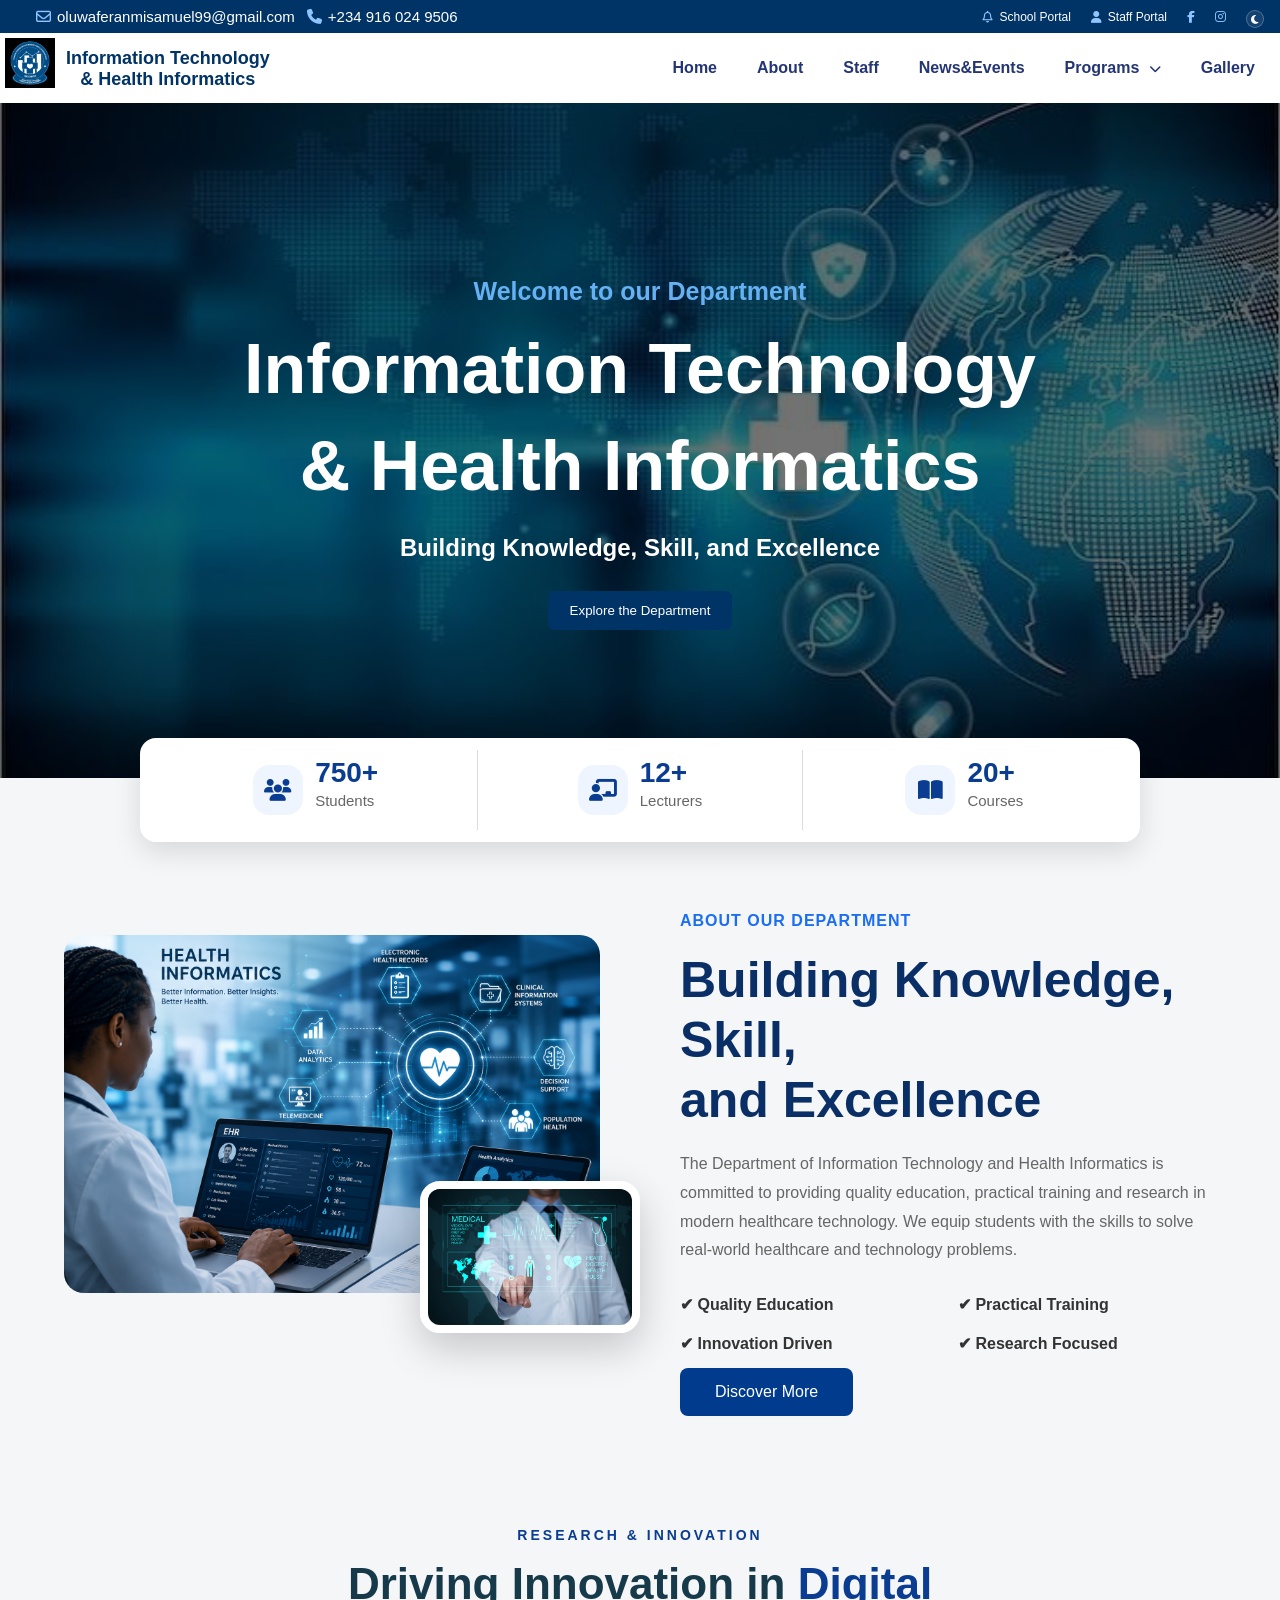
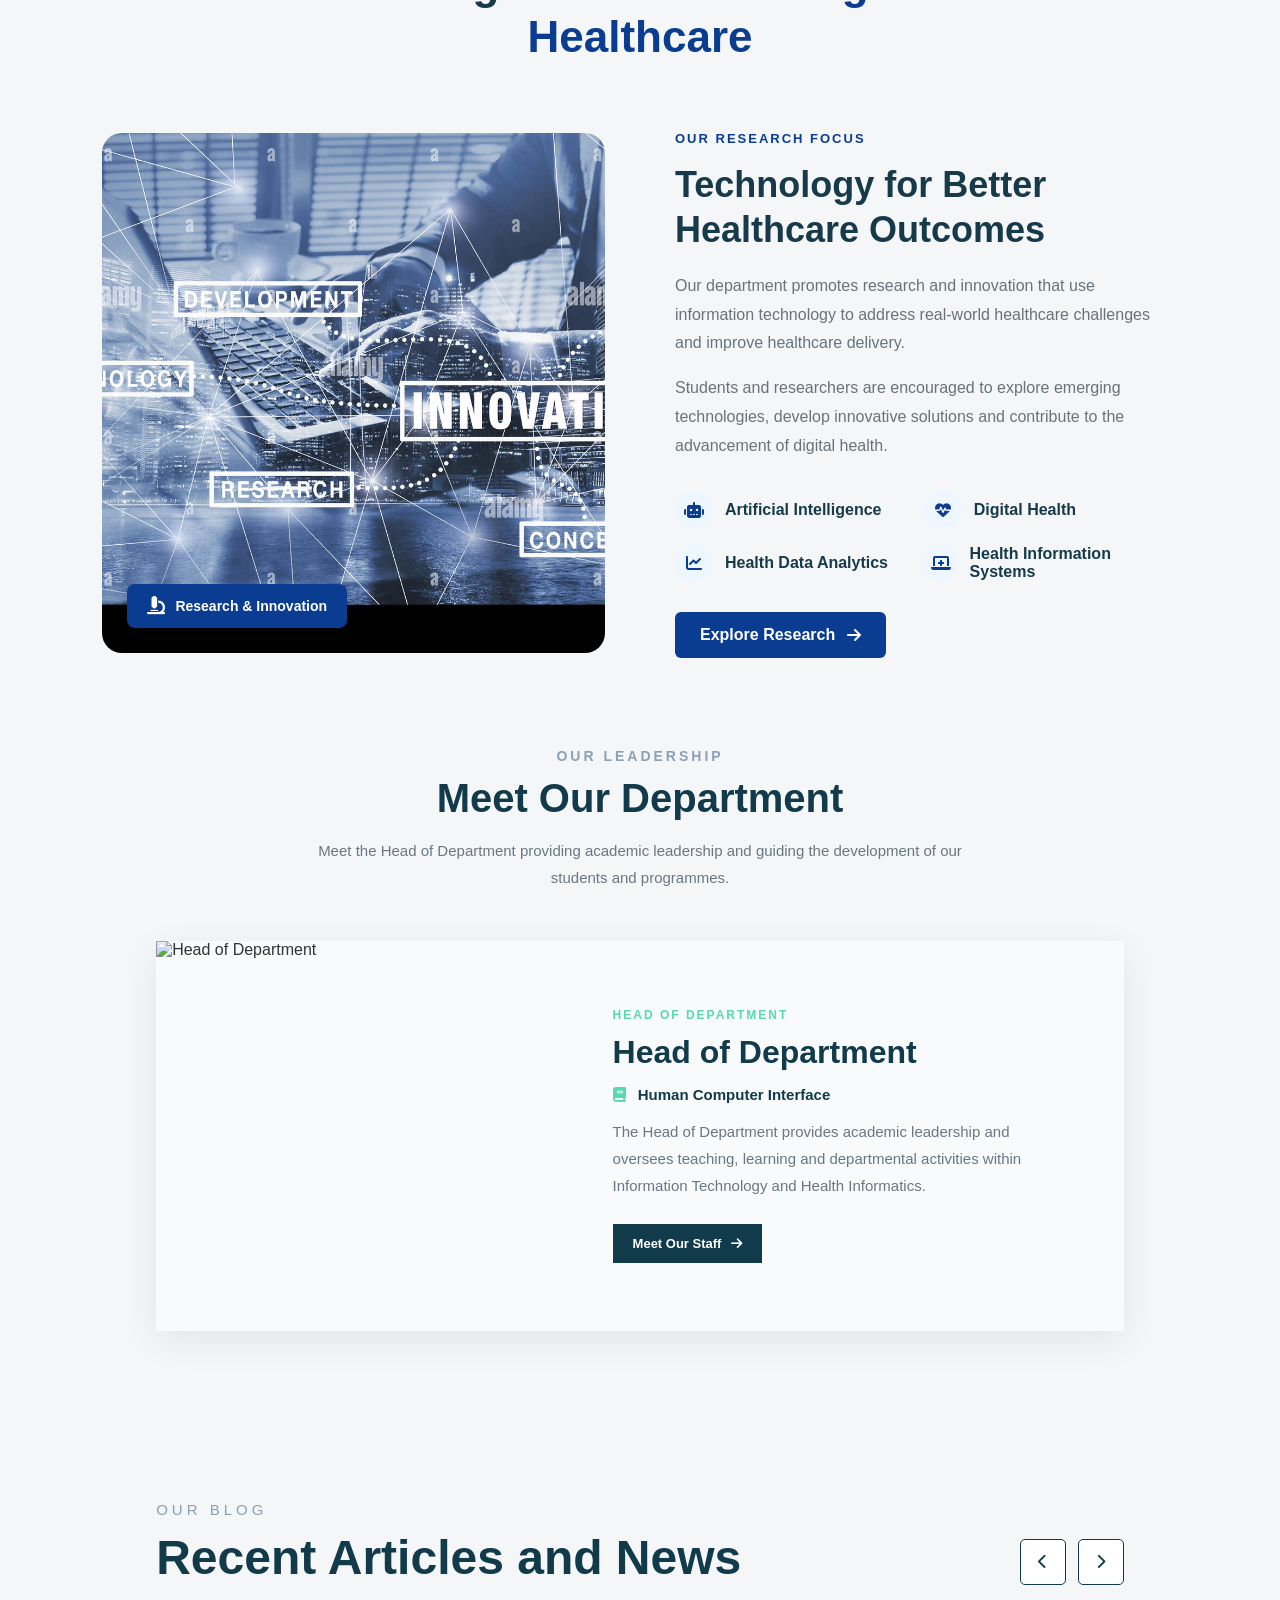
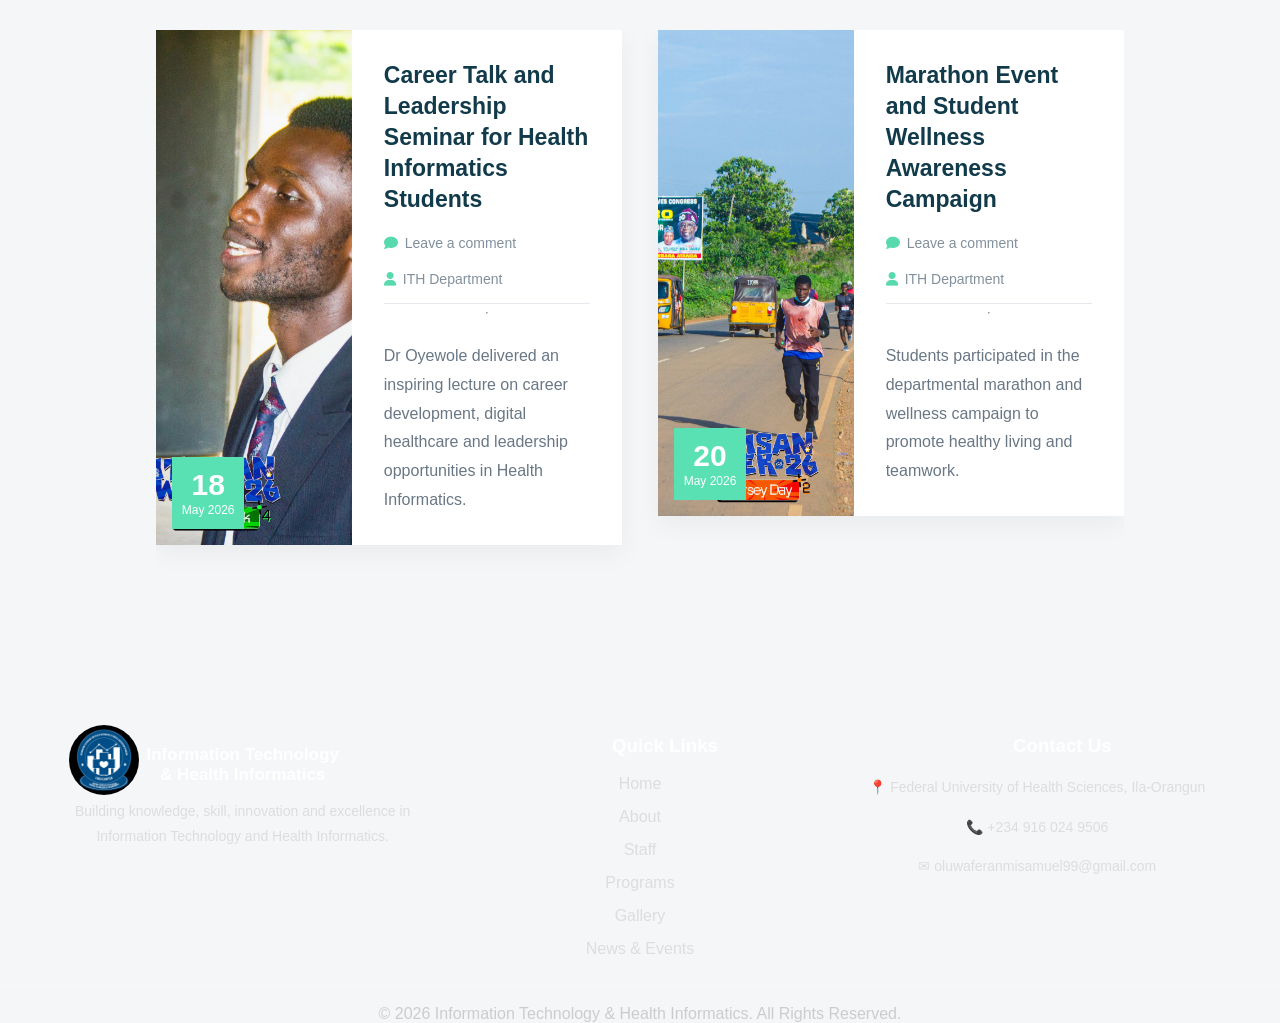
==== index.html @ 82abf234 "Initial commit" ====
<!DOCTYPE html>
<html lang="en">
<head>
    <meta charset="UTF-8">
    <meta name="viewport" content="width=device-width, initial-scale=1.0">
    <title>Document</title>
    <link rel="stylesheet" href="https://cdnjs.cloudflare.com/ajax/libs/font-awesome/6.5.2/css/all.min.css">
    <link rel="stylesheet" href="style.css">
    <link rel="stylesheet" href="https://unpkg.com/aos@2.3.4/dist/aos.css">
</head>
<body>
  <header class="top-header">
    <div class="left">
        <ul>
          <li><a href="#"><i class="fa-regular fa-envelope"></i> oluwaferanmisamuel99@gmail.com</a></li>
          <li><a href="#"><i class="fa-solid fa-phone"></i> +234 916 024 9506</a></li>
        </ul>
    </div>

    <ul class="right">
        <li><a href="#"><i class="fa-regular fa-bell"></i>School Portal</a></li>
        <li><a href="#"><i class="fa-solid fa-user"></i>Staff Portal</a></li>
        <li><a href="#"><i class="fa-brands fa-facebook-f"></i></a></li>
        <li><a href="#"><i class="fa-brands fa-instagram"></i></a></li>
        <li><button class="theme-toggle" type="button" aria-label="Toggle dark mode"><i class="fa-solid fa-moon"></i></button></li>
    </ul>
</header>

<header>
    <div class="logo">
        <img src="ITH.jpeg" alt="Department Logo">
       <h1 data-aos="fade-right" data-aos-delay="50"> Information Technology <br>
        &amp; Health Informatics</h1>
    </div>

    <div class="menu-toggle" id="menu-toggle">
        ☰
    </div>

    <nav data-aos="fade-down" data-aos-delay="50">
        <ul>
            <li><a href="index.html">Home</a></li>
            <li><a href="#about">About</a></li>
            <li><a href="#staff">Staff</a></li>
            <li><a href="#news">News&Events</a></li>
            <li class="dropdown">
              <a href="#">Programs <i class="fa-solid fa-chevron-down"></i></a>
                <ul class="dropdown-content">
                    <li><a href="#">B.Sc Information Technology</a></li>
                    <li><a href="#">B.Sc Health Informatics</a></li>
                    <li><a href="#">ND Programme</a></li>
                    <li><a href="#">HND Programme</a></li>
                    <li><a href="#">Professional Certifications</a></li>
                </ul>
            </li>
            <li><a href="gallery.html">Gallery</a></li>
        </ul>    
    </nav>
</header>

    <main>
 <section class ="hero">
      <div class="hero-content">
      <h3>Welcome to our Department</h3>
     <h1 data-aos="slide-right" data-aos-delay="200">Information Technology</h1>
      <h1 data-aos="slide-right" data-aos-delay="800">& Health Informatics</h1>
    <h2 data-aos="slide-right" data-aos-delay="1400"> Building Knowledge, Skill, and Excellence</h2>
    </div>

    <button>
      <div class="hero-btn" data-aos="zoom-in" data-aos-delay="600">
      <a href="about.html">Explore the Department</a>
      </div>
    </button>
  </section>

<section class="statistics">

    <div class="stat-box">

        <div class="stat">
            <div class="icon">
                <i class="fa-solid fa-users"></i>
            </div>

            <div class="text">
                <h2 class="counter" data-target="750">750+</h2>
                <p>Students</p>
            </div>
        </div>

        <div class="divider"></div>

        <div class="stat">
            <div class="icon">
                <i class="fa-solid fa-chalkboard-user"></i>
            </div>

            <div class="text">
                <h2 class="counter" data-target="12">12+</h2>
                <p>Lecturers</p>
            </div>
        </div>

        <div class="divider"></div>

        <div class="stat">
            <div class="icon">
                <i class="fa-solid fa-book-open"></i>
            </div>

            <div class="text">
                <h2 class="counter" data-target="40">20+</h2>
                <p>Courses</p>
            </div>
        </div>
            </div>
        </div>
    </div>
</section>

<section id="about" class="about">

    <!-- LEFT -->
    <div class="about-image">
        <img src="informatics.png" class="main-image">
        <img src="HCIT.jpg" class="small-image">
    </div>

    <!-- RIGHT -->
    <div class="about-content">
        <span>ABOUT OUR DEPARTMENT</span>
        <h2>
            Building Knowledge, Skill,<br>
            and Excellence
        </h2>
        <p>
            The Department of Information Technology and Health
            Informatics is committed to providing quality education,
            practical training and research in modern healthcare
            technology.
        
            We equip students with the skills to solve real-world
            healthcare and technology problems.
        </p>

        <div class="features">
            <div>✔ Quality Education</div>
            <div>✔ Practical Training</div>
            <div>✔ Innovation Driven</div>
            <div>✔ Research Focused</div>
        </div>

        <div class="about-btn">
            <a href="about.html">Discover More</a>
        </div>
    </div>
</section>



<!-- =========================
     RESEARCH & INNOVATION
========================= -->

<section class="research-section" id="research">

    <div class="research-container">

        <!-- Section Heading -->
        <div class="research-heading">
            <span>RESEARCH & INNOVATION</span>

            <h2>
                Driving Innovation in
                <strong>Digital Healthcare</strong>
            </h2>
        </div>


        <!-- Main Research Area -->
        <div class="research-main">

            <!-- Image -->
            <div class="research-image">

                <img
                    src="innovation.jpg"
                    alt="Health Informatics Research">

                <div class="research-image-label">
                    <i class="fa-solid fa-microscope"></i>
                    <span>Research & Innovation</span>
                </div>

            </div>


            <!-- Content -->
            <div class="research-content">

                <span class="research-subtitle">
                    OUR RESEARCH FOCUS
                </span>

                <h3>
                    Technology for Better
                    Healthcare Outcomes
                </h3>

                <p>
                    Our department promotes research and innovation
                    that use information technology to address real-world
                    healthcare challenges and improve healthcare delivery.
                </p>

                <p>
                    Students and researchers are encouraged to explore
                    emerging technologies, develop innovative solutions
                    and contribute to the advancement of digital health.
                </p>


                <div class="research-list">

                    <div class="research-item">

                        <i class="fa-solid fa-robot"></i>

                        <span>
                            Artificial Intelligence
                        </span>

                    </div>


                    <div class="research-item">

                        <i class="fa-solid fa-heart-pulse"></i>

                        <span>
                            Digital Health
                        </span>

                    </div>


                    <div class="research-item">

                        <i class="fa-solid fa-chart-line"></i>

                        <span>
                            Health Data Analytics
                        </span>

                    </div>


                    <div class="research-item">

                        <i class="fa-solid fa-laptop-medical"></i>

                        <span>
                            Health Information Systems
                        </span>

                    </div>

                </div>


                <a href="#" class="research-btn">
                    Explore Research
                    <i class="fa-solid fa-arrow-right"></i>
                </a>

            </div>

        </div>

    </div>


<!-- =========================================
     STAFF PREVIEW
========================================= -->

<section class="staff-preview" id="staff">

    <div class="staff-preview-container">

        <!-- Section Heading -->

        <div class="staff-preview-heading">

            <span>OUR LEADERSHIP</span>

            <h2>
                Meet Our Department
            </h2>

            <p>
                Meet the Head of Department providing academic
                leadership and guiding the development of our
                students and programmes.
            </p>

        </div>


        <!-- HOD FEATURE -->

        <div class="hod-preview">

            <!-- HOD IMAGE -->

            <div class="hod-preview-image">

                <img src="hod.jpg"
                     alt="Head of Department">

            </div>


            <!-- HOD INFORMATION -->

            <div class="hod-preview-content">

                <span class="hod-preview-label">
                    HEAD OF DEPARTMENT
                </span>

                <h3>
                    Head of Department
                </h3>

                <p class="hod-preview-course">

                    <i class="fa-solid fa-book"></i>

                    Human Computer Interface

                </p>

                <p class="hod-preview-description">

                    The Head of Department provides academic
                    leadership and oversees teaching, learning
                    and departmental activities within
                    Information Technology and Health Informatics.

                </p>


                <!-- BUTTON -->

                <a href="staff.html"
                   class="hod-preview-button">

                    Meet Our Staff

                    <i class="fa-solid fa-arrow-right"></i>

                </a>

            </div>

        </div>

    </div>

</section>


<section id="news" class="news-section">
    <div class="container">
        <div class="news-header">
            <div><span class="small-title">OUR BLOG</span>
                <h2>Recent Articles and News</h2>
            </div>

            <div class="news-arrows">
                    <button class="prev-btn">
                    <i class="fa-solid fa-chevron-left"></i>
                    </button>

                    <button class="next-btn">
                    <i class="fa-solid fa-chevron-right"></i>
                    </button>   
            </div>
        </div>

        <div class="news-slider">
            <div class="news-track" id="newsTrack">

    <!-- CARD 1 -->
        <div class="news-card">
                <div class="news-image">
                    <img src="dr.oyewole.jpg">
                    <div class="date-badge">
                        <h3>18</h3>
                        <span>May 2026</span>
                    </div>
                </div>

            <div class="news-content">
                <h3>
                    Career Talk and Leadership Seminar for Health Informatics Students
                </h3>

                <div class="news-meta">
                    <span><i class="fa-solid fa-comment"></i> Leave a comment</span>
                        <span><i class="fa-solid fa-user"></i> ITH Department</span>
                </div>

                    <hr>
                        <p>
                            Dr Oyewole delivered an inspiring lecture on career development,
                            digital healthcare and leadership opportunities in Health Informatics.
                        </p>
            </div>
        </div>

        <!-- CARD 2 -->
        <div class="news-card">
                <div class="news-image">
                    <img src="marathon.jpg">
                    <div class="date-badge">
                        <h3>20</h3>
                        <span>May 2026</span>
                    </div>

                </div>

                <div class="news-content">
                    <h3>
                        Marathon Event and Student Wellness Awareness Campaign
                    </h3>

                        <div class="news-meta">
                            <span><i class="fa-solid fa-comment"></i> Leave a comment</span>
                            <span><i class="fa-solid fa-user"></i> ITH Department</span>
                        </div>

                    <hr>
                        <p>
                            Students participated in the departmental marathon and wellness campaign
                            to promote healthy living and teamwork.
                        </p>
                </div>
        </div>

                <!-- CARD 3 -->
                <div class="news-card">

                    <div class="news-image">

                        <img src="IMG_2947.jpg">

                        <div class="date-badge">

                            <h3>22</h3>

                            <span>May 2026</span>

                        </div>

                    </div>

                    <div class="news-content">

                        <h3>

                            Award Presentation to Outstanding Students

                        </h3>

                        <div class="news-meta">

                            <span><i class="fa-solid fa-comment"></i> Leave a comment</span>

                            <span><i class="fa-solid fa-user"></i> ITH Department</span>

                        </div>

                        <hr>

                        <p>

                            Congratulations to our students for their exceptional achievements
                            and recognition during the departmental award presentation.

                        </p>

                    </div>

                </div>

            </div>

        </div>

    </div>

</section>

<footer>

    <div class="footer-container">

        <!-- Department Information -->
        <div class="footer-box">
            <img src="ITH.jpeg" alt="departmental logo">
            <h2>Information Technology <br>
                &amp; Health Informatics</h2>
            <p>
                Building knowledge, skill, innovation and excellence in
                Information Technology and Health Informatics.
            </p>

        </div>
        <!-- Quick Links -->
        <div class="footer-box">
            <h3>Quick Links</h3>
            <ul>
                <li><a href="#home">Home</a></li>
                <li><a href="#about">About</a></li>
                <li><a href="#staff">Staff</a></li>
                <li><a href="#programs">Programs</a></li>
                <li><a href="#gallery">Gallery</a></li>
                <li><a href="#news">News & Events</a></li>
            </ul>
        </div>

        <!-- Contact -->
        <div class="footer-box">
            <h3>Contact Us</h3>
            <p>📍 Federal University of Health Sciences, Ila-Orangun</p>
            <p>📞 +234 916 024 9506</p>
            <p>✉ oluwaferanmisamuel99@gmail.com</p>
        </div>

    </div>

    <div class="footer-bottom">

        © 2026 Information Technology & Health Informatics.
        All Rights Reserved.

    </div>

</footer>

          </footer>
    </main>

     <script src="https://unpkg.com/aos@2.3.4/dist/aos.js"></script>
<script>
  AOS.init({
    duration: 1000,
    once: true
  });
</script>

<script>
  const body = document.body;
  const themeButtons = document.querySelectorAll('.theme-toggle');
  const savedTheme = localStorage.getItem('theme');

  const applyTheme = (theme) => {
    const isDark = theme === 'dark';
    body.classList.toggle('dark-mode', isDark);
    themeButtons.forEach((button) => {
      const icon = button.querySelector('i');
      if (!icon) return;
      icon.classList.toggle('fa-moon', !isDark);
      icon.classList.toggle('fa-sun', isDark);
      button.setAttribute('aria-label', isDark ? 'Switch to light mode' : 'Switch to dark mode');
    });
  };

  const preferredTheme = savedTheme || (window.matchMedia('(prefers-color-scheme: dark)').matches ? 'dark' : 'light');
  applyTheme(preferredTheme);

  themeButtons.forEach((button) => {
    button.addEventListener('click', () => {
      const nextTheme = body.classList.contains('dark-mode') ? 'light' : 'dark';
      localStorage.setItem('theme', nextTheme);
      applyTheme(nextTheme);
    });
  });
</script>

 <!-- Your News Slider JavaScript -->
    <script>

    const track = document.getElementById("newsTrack");

    const cards = document.querySelectorAll(".news-card");

    const next = document.querySelector(".next-btn");

    const prev = document.querySelector(".prev-btn");

    let current = 0;

    const visible = 2;

    const maxSlide = cards.length - visible;

    function updateSlider(){

        const cardWidth = cards[0].offsetWidth + 38;

        track.style.transform =
        `translateX(-${current * cardWidth}px)`;

        prev.disabled = current === 0;

        next.disabled = current >= maxSlide;

    }

    next.addEventListener("click",()=>{

        if(current < maxSlide){

            current++;

            updateSlider();

        }

    });

    prev.addEventListener("click",()=>{

        if(current>0){

            current--;

            updateSlider();

        }

    });

    window.addEventListener("resize",updateSlider);

    updateSlider();

    </script>


</body>
</html>
---- style.css ----
:root {
  --bg: #f4f6f8;
  --surface: #ffffff;
  --surface-soft: #f8fafc;
  --surface-alt: #eef5ff;
  --primary: #003366;
  --primary-strong: #0a3d91;
  --primary-soft: #65b1f3;
  --text: #333333;
  --heading: #0a2f66;
  --muted: #666666;
  --nav-text: #233574;
  --border: rgba(17, 58, 74, 0.12);
  --shadow: rgba(0, 0, 0, 0.12);
  --section-title: #113a4a;
  --card-heading: #173a4b;
  --tag: #8da0b3;
}

* {
  box-sizing: border-box;
}

html {
  scroll-behavior: smooth;
}

body {
  margin: 0;
  font-family: Arial, sans-serif;
  background: var(--bg);
  color: var(--text);
  overflow-x: hidden;
  transition: background-color 0.25s ease, color 0.25s ease;
}

body.dark-mode {
  --bg: #0b1220;
  --surface: #111c2d;
  --surface-soft: #16253a;
  --surface-alt: #0c1b2b;
  --primary: #8ec5ff;
  --primary-strong: #79b7ff;
  --primary-soft: #6ab5ff;
  --text: #ecf3ff;
  --heading: #edf6ff;
  --muted: #b8c7d9;
  --nav-text: #dfeeff;
  --border: rgba(255, 255, 255, 0.08);
  --shadow: rgba(0, 0, 0, 0.35);
  --section-title: #eaf4ff;
  --card-heading: #eaf4ff;
  --tag: #a8bdd1;
}

img {
  max-width: 100%;
  display: block;
}

main {
  width: 100%;
}

.top-header {
  background-color: #003366;
  padding: 5px 16px;
  margin-bottom: 0;
  display: flex;
  align-items: center;
  justify-content: space-between;
  width: 100vw;
  margin-left: calc(50% - 50vw);
  margin-right: calc(50% - 50vw);
}

.top-header a,
.top-header a:hover {
  text-decoration: none;
}

.theme-toggle {
  width: 18px;
  height: 18px;
  min-width: 18px;
  min-height: 18px;
  border: 1px solid rgba(255, 255, 255, 0.25);
  border-radius: 50%;
  background: rgba(255, 255, 255, 0.08);
  color: #fff;
  display: inline-flex;
  align-items: center;
  justify-content: center;
  cursor: pointer;
  padding: 0;
  transition: transform 0.2s ease, background 0.2s ease;
}

.theme-toggle:hover {
  transform: translateY(-1px);
  background: rgba(255, 255, 255, 0.14);
}

.theme-toggle i {
  font-size: 10px;
  line-height: 1;
}

nav .theme-toggle,
header > .theme-toggle {
  background: rgba(0, 51, 102, 0.08);
  border-color: rgba(0, 51, 102, 0.2);
  color: var(--primary);
  box-shadow: 0 0 0 1px rgba(0, 51, 102, 0.04);
}

body.dark-mode nav .theme-toggle,
body.dark-mode header > .theme-toggle {
  background: rgba(255, 255, 255, 0.08);
  border-color: rgba(255, 255, 255, 0.18);
  color: var(--text);
  box-shadow: none;
}

.left ul {
  display: flex;
  color: white;
  justify-content: flex-start;
  gap: 12px;
  font-size: 15px;
  list-style: none;
  padding: 0;
  margin: 0;
  margin-left: 20px;
}

.left ul li a {
  color: white;
  text-decoration: none;
  display: flex;
  align-items: center;
  gap: 6px;
}

.left ul li a i {
  color: #8ec5ff;
}

.right {
  display: flex;
  justify-content: flex-end;
  align-items: center;
  font-size: 12px;
  list-style: none;
  gap: 20px;
  color: white;
  margin-left: auto;
  padding: 0;
  margin: 0;
}

.right li a {
  color: white;
  text-decoration: none;
  display: flex;
  align-items: center;
  gap: 6px;
}

.right li a i {
  color: #8ec5ff;
}


header {
    background-color: var(--surface);
    color: var(--text);
    text-align: center;
    padding: 5px;
    position: relative;
    z-index: 1000;
    width: 100vw;
    margin-left: calc(50% - 50vw);
    margin-right: calc(50% - 50vw);
    transition: background-color 0.25s ease, color 0.25s ease;
}

.menu-toggle {
  display: none;
  background-color: white;
  color:  #003366;
  border: none;
  padding: 10px 15px;
  cursor: pointer;
}

header h1 {
  color: #003366;
  margin: 10px;;
  font-size: 18px;
}

.logo {
  background-color: #fff;
  display: flex;
  width: 100%;
  height: 50px;
  align-items: left;
  border-radius: 150px;
  justify-content: left;
  gap: 1px;
}

.header-container .logo div {
  display: flex;
  flex-direction: column;
  align-items: flex-start;
  justify-content: center;
  line-height: 1.2;
}

.header-container .logo div span {
  color: #003366;
  font-weight: 700;
}

nav {
  padding: 5px;
  text-align: center;
  margin-top: -50px;
}
.dropdown{
    position:relative;
}

.dropdown-content{

    position:absolute;
    top:100%;
    left: -70px;
    min-width:240px;
    background:white;
    border-radius:10px;
    list-style:none;
    padding:10px 0;
    box-shadow:0 10px 30px rgba(0,0,0,.15);
    opacity:0;
    visibility:hidden;
    transform:translateY(15px);
    transition:.35s;
    z-index:999;
}

.dropdown-content li{
    width:100%;
}

.dropdown-content li a{

    display:block;
    padding:15px 20px;
    color:#1b2b5a;
    text-decoration:none;
    font-weight:500;
    transition:.3s;
}

.dropdown-content li a:hover{
    background:#0A3D91;
    color:white;
    padding-left:30px;
}

.dropdown:hover .dropdown-content{
    opacity:1;
    visibility:visible;
    transform:translateY(0);
}

.dropdown i{
    margin-left:5px;
    font-size:12px;
    transition:.3s;
}

.dropdown:hover i{
    transform:rotate(180deg);
}

nav a {
  color: var(--nav-text);
  margin: 0 15px;
  font-weight: bolder;
  text-decoration: none;
}

nav a:hover {
  text-decoration: underline;
  text-decoration-color: #003366;
  text-decoration-thickness: 2px;
}

nav ul {
    display: flex;
    flex-wrap: wrap;
    gap: 10px;
    list-style: none;
    justify-content: flex-end;
    align-items: center;
}

.hero {
  height: 75vh;
  background: linear-gradient(rgba(0,0,0,0.55), rgba(0,0,0,0.55)),
              url("format.jpeg");
  background-size: cover;
  background-position: center;
  background-attachment: fixed;
  background-repeat:repeat;

  display: flex;
  flex-direction: column;
  justify-content: center;
  align-items: center;
  text-align: center;
  color: white;
  padding: 20px;
  animation:slideRight 1.9s ease forwards;
}

@keyframes slideRight{

    from{

        opacity:0;

        transform:translateX(120px);

    }

    to{

        opacity:1;

        transform:translateX(0);

    }
}

.hero-content {
  max-width: 800px;
  display: flex;
  font-family: 'Syne', sans-serif;
  flex-direction: column;
  align-items: center;
  justify-content: center;
}

.hero-content h1 {
  line-height: 1.1;
  font-size: 70px;
  margin: 10px 0;
}
.hero-content h2 {
  justify-content: center;
  line-height: 1.5;
  margin-top: 15px;
}

.hero-content h3 {
  color: #65b1f3;
  margin-bottom: 15px;
  font-size: 25px;
  line-height: 1.2;
}


.hero-content button {
  padding: 14px 28px;
  border: none;
  color: white;
  font-size: 16px;
  border-radius: 6px;
  cursor: pointer;
}

button {
  background: #003366;
  color: white;
  border: none;
  margin-top: 5px;
  padding: 12px 22px;
  border-radius: 6px;
  align-self: center;
  cursor: pointer;
}

button a {
  color: white;
  text-decoration: none;
}


.statistics{
    width:100%;
    display:flex;
    justify-content:center;
    align-items:center;
    position:relative;
    margin-top:-40px;
    z-index:100;
}

.stat-box{
    width:92%;
    max-width:1000px;
    background:#fff;
    border-radius:16px;
    display:flex;
    justify-content:space-between;
    align-items:center;
    padding:12px 14px;
    box-shadow:0 10px 28px rgba(0,0,0,.12);
    overflow:hidden;
    margin:0 auto;
}

.stat{
    flex:1;
    display:flex;
    align-items:center;
    justify-content:center;
    gap:12px;
    padding:6px 10px;
}

.icon{
    width:50px;
    height:50px;
    background:#eef5ff;
    border-radius:16px;
    display:flex;
    justify-content:center;
    align-items:center;
    font-size:22px;
    color:#0A3D91;
    flex-shrink:0;
}

.text h2 {
    margin:0;
    font-size:28px;
    color:#0A3D91;
    font-weight:700;
}

.text p {
    color:#666;
    font-size:15px;
    margin-top:3px;
}

.divider {
    width:1px;
    height:80px;
    background:#ddd;
}

.about {
    width:90%;
    max-width:1200px;
    margin:120px auto;
    display:flex;
    justify-content:space-between;
    align-items:center;
    gap:80px;
}

.about-image {
    flex:1;
    position:relative;
    margin-top: -300px;
}

.main-image {
    width:100%;
    border-radius:20px;
    margin-top: 150px;
    display:block;
}

.small-image {
    width:220px;
    position:absolute;
    right:-40px;
    bottom:-40px;
    border-radius:20px;
    border:8px solid white;
    box-shadow:0 15px 40px rgba(0,0,0,.2);
}

.about-content {
    flex:1;
    margin-top: -50px;;
}

.about-content span {
    color:#1b6ef3;
    font-weight:700;
    letter-spacing:1px;
}

.about-content h2 {
    font-size:50px;
    color:#0A2F66;
    margin:20px 0;
    line-height:1.2;
}

.about-content p {
    color:#666;
    line-height:1.8;
    margin-bottom:20px;
}

.features {
    display:grid;
    grid-template-columns:repeat(2,1fr);
    gap:20px;
    margin:30px 0;

}

.features div {
    color:#333;
    font-weight:600;
}

.about-btn {
    display:inline-block;
    background:#003B8E;
    color:white;
    text-decoration:none;
    text-decoration-color: white;
    margin-top: -200px;
    padding:15px 35px;
    border-radius:8px;
    transition:.3s;
}

.about-btn a {
    color:white;
    text-decoration:none;
    text-decoration-color: white;
}

.about-btn:hover {
    background:#0a58ca;

}


/* =========================================
   RESEARCH & INNOVATION
========================================= */

.research-section{
    margin-top: -110px;
    padding:100px 8%;
}


/* Main Container */

.research-container{
    max-width:1200px;
    margin:auto;
}


/* Heading */

.research-heading{
    text-align:center;
    max-width:750px;
    margin:0 auto 65px;
}

.research-heading > span{

    display:inline-block;

    color:#0A3D91;

    font-size:14px;

    font-weight:700;

    letter-spacing:3px;

    margin-bottom:15px;

}

.research-heading h2{

    font-size:44px;

    line-height:1.2;

    color:#173A4B;

    margin:0 0 20px;

}

.research-heading h2 strong{

    color:#0A3D91;

}

.research-heading p{

    color:#6b7280;

    line-height:1.8;

    font-size:16px;

}


/* =========================================
   MAIN RESEARCH CONTENT
========================================= */

.research-main{

    display:grid;

    grid-template-columns:1fr 1fr;

    gap:70px;

    align-items:center;

}


/* Image */

.research-image{

    position:relative;

    height:520px;

    border-radius:20px;

    overflow:hidden;

}

.research-image img{

    width:100%;

    height:100%;

    object-fit:cover;

    display:block;

    transition:.6s ease;

}

.research-image:hover img{

    transform:scale(1.05);

}


/* Image label */

.research-image-label{

    position:absolute;

    left:25px;

    bottom:25px;

    display:flex;

    align-items:center;

    gap:10px;

    background:#0A3D91;

    color:#ffffff;

    padding:13px 20px;

    border-radius:8px;

    font-size:14px;

    font-weight:600;

}

.research-image-label i{

    font-size:18px;

}


/* =========================================
   CONTENT
========================================= */

.research-content{

    padding-right:20px;

}

.research-subtitle{

    color:#0A3D91;

    font-size:13px;

    font-weight:700;

    letter-spacing:2px;

}

.research-content h3{

    color:#173A4B;

    font-size:36px;

    line-height:1.25;

    margin:15px 0 20px;

}

.research-content p{

    color:#68737d;

    line-height:1.8;

    margin-bottom:15px;

}


/* Research list */

.research-list{

    display:grid;

    grid-template-columns:1fr 1fr;

    gap:15px;

    margin:30px 0;

}

.research-item{

    display:flex;

    align-items:center;

    gap:12px;

    color:#173A4B;

    font-weight:600;

}

.research-item i{

    width:38px;

    height:38px;

    display:flex;

    align-items:center;

    justify-content:center;

    background:#eef6ff;

    color:#0A3D91;

    border-radius:50%;

}


/* Button */

.research-btn{

    display:inline-flex;

    align-items:center;

    gap:12px;

    background:#0A3D91;

    color:#ffffff;

    padding:14px 25px;

    border-radius:6px;

    text-decoration:none;

    font-weight:600;

    transition:.3s;

}

.research-btn:hover{

    background:#062b68;

    transform:translateX(5px);

}

/* =========================================
   STAFF PREVIEW - HOME PAGE
========================================= */

.staff-preview {
    width: 100%;
    padding: 90px 0;

   
}

.staff-preview-container {
    width: min(1170px, 90%);
    margin: 0 auto;
}


/* =========================================
   SECTION HEADING
========================================= */

.staff-preview-heading {
    max-width: 700px;

    margin: 0 auto 50px;

    text-align: center;
}

.staff-preview-heading span {
    display: block;

    margin-bottom: 10px;

    color: #8da0b3;

    font-size: 14px;

    font-weight: 600;

    letter-spacing: 3px;
}

.staff-preview-heading h2 {
    margin: 0 0 15px;

    color: #113a4a;

    font-size: 40px;

    line-height: 1.2;
}

.staff-preview-heading p {
    margin: 0;

    color: #697785;

    font-size: 15px;

    line-height: 1.8;
}


/* =========================================
   HOD FEATURE
========================================= */

.hod-preview {
    display: grid;

    grid-template-columns: 42% 58%;

    max-width: 1000px;

    margin: 0 auto;

    background: #f8fafc;

    overflow: hidden;

    box-shadow:
        0 10px 35px rgba(0, 0, 0, 0.07);
}


/* =========================================
   HOD IMAGE
========================================= */

.hod-preview-image {
    height: 390px;

    overflow: hidden;
}

.hod-preview-image img {
    width: 100%;
    height: 100%;

    display: block;

    object-fit: cover;

    transition: transform 0.5s ease;
}

.hod-preview:hover .hod-preview-image img {
    transform: scale(1.04);
}


/* =========================================
   HOD CONTENT
========================================= */

.hod-preview-content {
    padding: 50px;

    display: flex;

    flex-direction: column;

    justify-content: center;
}

.hod-preview-label {
    display: block;

    margin-bottom: 12px;

    color: #59d9ae;

    font-size: 12px;

    font-weight: 700;

    letter-spacing: 2px;
}

.hod-preview-content h3 {
    margin: 0 0 15px;

    color: #113a4a;

    font-size: 32px;
}

.hod-preview-course {
    margin: 0 0 15px;

    color: #113a4a;

    font-size: 15px;

    font-weight: 600;
}

.hod-preview-course i {
    margin-right: 8px;

    color: #59d9ae;
}

.hod-preview-description {
    max-width: 520px;

    margin: 0;

    color: #697785;

    font-size: 15px;

    line-height: 1.8;
}


/* =========================================
   MEET STAFF BUTTON
========================================= */

.hod-preview-button {
    display: inline-flex;

    align-items: center;

    gap: 10px;

    width: fit-content;

    margin-top: 25px;

    padding: 12px 20px;

    background: #113a4a;

    color: #ffffff;

    text-decoration: none;

    font-size: 13px;

    font-weight: 600;

    transition: all 0.3s ease;
}

.hod-preview-button:hover {
    background: #59d9ae;

    color: #113a4a;

    transform: translateY(-2px);
}

.hod-preview-button i {
    transition: transform 0.3s ease;
}

.hod-preview-button:hover i {
    transform: translateX(5px);
}


/* =========================================
   TABLET
========================================= */

body.dark-mode .top-header,
body.dark-mode header,
body.dark-mode .stat-box,
body.dark-mode .news-card,
body.dark-mode .hod-preview,
body.dark-mode .news-content,
body.dark-mode .about-btn,
body.dark-mode .research-main,
body.dark-mode .news-section,
body.dark-mode .staff-preview {
  background-color: var(--surface);
}

body.dark-mode .stat-box,
body.dark-mode .news-card,
body.dark-mode .hod-preview,
body.dark-mode .research-item,
body.dark-mode .feature,
body.dark-mode .mission,
body.dark-mode .vision,
body.dark-mode .objectives,
body.dark-mode .about-content,
body.dark-mode .news-content {
  box-shadow: 0 12px 30px var(--shadow);
}

body.dark-mode .dropdown-content {
  background: var(--surface);
  box-shadow: 0 10px 30px rgba(0, 0, 0, 0.35);
}

body.dark-mode .dropdown-content li a,
body.dark-mode .about-content p,
body.dark-mode .features div,
body.dark-mode .research-heading h2,
body.dark-mode .research-content h3,
body.dark-mode .research-content p,
body.dark-mode .news-header h2,
body.dark-mode .news-content h3,
body.dark-mode .news-content p,
body.dark-mode .staff-preview-heading h2,
body.dark-mode .staff-preview-heading p,
body.dark-mode .hod-preview-content h3,
body.dark-mode .hod-preview-description,
body.dark-mode .text p,
body.dark-mode .about-content h2,
body.dark-mode .logo h1,
body.dark-mode .hero-content h2,
body.dark-mode .hero-content h3,
body.dark-mode .hero-content h1,
body.dark-mode .news-meta,
body.dark-mode .research-item,
body.dark-mode .research-item span,
body.dark-mode .news-meta span,
body.dark-mode .small-title,
body.dark-mode .research-subtitle,
body.dark-mode .research-heading > span,
body.dark-mode .about-content span,
body.dark-mode .hod-preview-label,
body.dark-mode .staff-preview-heading span,
body.dark-mode .research-image-label {
  color: var(--text);
}

body.dark-mode .about-content h2,
body.dark-mode .research-heading h2,
body.dark-mode .research-content h3,
body.dark-mode .news-header h2,
body.dark-mode .news-content h3,
body.dark-mode .staff-preview-heading h2,
body.dark-mode .hod-preview-content h3,
body.dark-mode .logo h1 {
  color: var(--heading);
}

body.dark-mode .text h2,
body.dark-mode .research-heading h2 strong,
body.dark-mode .research-subtitle,
body.dark-mode .about-content span,
body.dark-mode .research-image-label,
body.dark-mode .news-meta i,
body.dark-mode .hod-preview-course i,
body.dark-mode .hod-preview-button:hover i,
body.dark-mode .research-item i {
  color: var(--primary-strong);
}

body.dark-mode .icon,
body.dark-mode .research-item i,
body.dark-mode .date-badge,
body.dark-mode .research-image-label,
body.dark-mode .hod-preview-button:hover {
  background: var(--surface-alt);
}

body.dark-mode .divider,
body.dark-mode .news-meta,
body.dark-mode .dropdown-content li a,
body.dark-mode .news-content hr {
  border-color: var(--border);
}

body.dark-mode .hero {
  background: linear-gradient(rgba(0,0,0,0.72), rgba(0,0,0,0.72)), url("format.jpeg") center/cover no-repeat;
}

body.dark-mode .logo {
  background: transparent;
}

body.dark-mode .news-arrows button,
body.dark-mode .news-content .read-more,
body.dark-mode .about-btn,
body.dark-mode .hod-preview-button,
body.dark-mode button,
body.dark-mode .research-btn {
  background: var(--primary);
  color: #0b1220;
}

body.dark-mode .news-arrows button:hover,
body.dark-mode .news-content .read-more:hover,
body.dark-mode .about-btn:hover,
body.dark-mode .hod-preview-button:hover,
body.dark-mode button:hover,
body.dark-mode .research-btn:hover {
  filter: brightness(1.12);
}

@media (max-width: 800px) {

    .hod-preview {
        grid-template-columns: 1fr;
    }

    .hod-preview-image {
        height: 350px;
    }

    .hod-preview-content {
        padding: 40px;
    }

}


/* =========================================
   MOBILE
========================================= */

@media (max-width: 600px) {

    .staff-preview {
        padding: 65px 0;
    }

    .staff-preview-heading {
        margin-bottom: 35px;
    }

    .staff-preview-heading h2 {
        font-size: 32px;
    }

    .staff-preview-heading p {
        font-size: 14px;
    }

    .hod-preview-image {
        height: 300px;
    }

    .hod-preview-content {
        padding: 30px;
    }

    .hod-preview-content h3 {
        font-size: 27px;
    }

}

/* =========================================
   NEWS SECTION
========================================= */

.news-section {
    width: 100%;
    padding: 80px 0 90px;
    margin: 0;
    margin-bottom: -40px;
}

/* Keep the news container independent
   from other .container elements */
.news-section .container {
    width: min(1170px, 90%);
    margin: 0 auto;
    padding: 0;
}

/* =========================================
   NEWS HEADER
========================================= */

.news-header {
    display: flex;
    justify-content: space-between;
    align-items: flex-end;
    margin-bottom: 45px;
}

.news-header > div:not(.news-arrows) {
    display: flex;
    flex-direction: column;
    align-items: flex-start;
}

.small-title {
    display: block;
    color: #8da0b3;
    font-size: 15px;
    font-weight: 500;
    letter-spacing: 4px;
    margin-bottom: 12px;
    text-transform: uppercase;
}

.news-header h2 {
    margin: 0;
    color: #113a4a;
    font-size: 48px;
    line-height: 1.15;
    font-weight: 700;
}

/* =========================================
   ARROW BUTTONS
========================================= */

.news-arrows {
    display: flex;
    gap: 12px;
    flex-shrink: 0;
    flex-direction: row;
    align-items: center;
}

.news-arrows button {
    width: 46px;
    height: 46px;
    border: 1px solid #113a4a;
    border-radius: 5px;
    background: #ffffff;
    color: #113a4a;
    display: inline-flex;
    align-items: center;
    justify-content: center;
    cursor: pointer;
    transition: all 0.3s ease;
}

.news-arrows button:hover {
    background: #113a4a;
    color: #ffffff;
}

.news-arrows button i {
    font-size: 15px;
}

/* =========================================
   NEWS SLIDER
========================================= */

.news-slider {
    width: 100%;
    overflow: hidden;
}

.news-track {
    display: flex;
    width: 100%;
    gap: 36px;
    transition: transform 0.5s ease;
}

/* =========================================
   NEWS CARD
========================================= */

.news-card {
    flex: 0 0 calc((100% - 36px) / 2);
    display: flex;
    height: 50%;
    margin-bottom: 60px;
    min-height: 370px;
    background: #ffffff;
    overflow: hidden;
    box-shadow: 0 8px 25px rgba(0, 0, 0, 0.05);
}

/* =========================================
   NEWS IMAGE
========================================= */

.news-image {
    position: relative;
    width: 42%;
    min-width: 42%;
    overflow: hidden;
}

.news-image img {
    display: block;
    width: 100%;
    height: 100%;
    object-fit: cover;
}

/* =========================================
   DATE BADGE
========================================= */

.date-badge {
    position: absolute;
    left: 16px;
    bottom: 16px;
    width: 72px;
    height: 72px;
    background: #59e0b3;
    color: #ffffff;
    display: flex;
    flex-direction: column;
    align-items: center;
    justify-content: center;
    z-index: 2;
}

.date-badge h3 {
    margin: 0;
    font-size: 30px;
    line-height: 1;
    font-weight: 700;
}

.date-badge span {
    margin-top: 4px;
    font-size: 12px;
    line-height: 1;
}

/* =========================================
   NEWS CONTENT
========================================= */

.news-content {
    width: 58%;
    padding: 30px 32px;
    display: flex;
    flex-direction: column;
    justify-content: flex-start;
}

.news-content h3 {
    margin: 0 0 20px;
    color: #113a4a;
    font-size: 23px;
    line-height: 1.35;
    font-weight: 700;
}

.news-meta {
    display: flex;
    align-items: center;
    flex-wrap: wrap;
    gap: 20px;
    padding-bottom: 16px;
    border-bottom: 1px solid #e5e9ed;
    color: #82909d;
    font-size: 14px;
}

.news-meta span {
    display: flex;
    align-items: center;
    gap: 7px;
}

.news-meta i {
    color: #59d9ae;
}

.news-content p {
    margin: 20px 0 0;
    color: #697785;
    font-size: 16px;
    line-height: 1.8;
}

/* =========================================
   READ MORE BUTTON
========================================= */

.news-content .read-more {
    display: inline-block;
    align-self: flex-start;
    margin-top: 24px;
    padding: 11px 22px;
    background: #113a4a;
    color: #ffffff;
    text-decoration: none;
    border-radius: 4px;
    font-size: 14px;
    font-weight: 600;
    transition: 0.3s ease;
}

.news-content .read-more:hover {
    background: #59d9ae;
    color: #ffffff;
}

/* =========================================
   TABLET
========================================= */

@media (max-width: 900px) {

    .news-header h2 {
        font-size: 40px;
    }

    .news-card {
        flex: 0 0 100%;
    }

    .news-track {
        gap: 20px;
    }
}

/* =========================================
   MOBILE
========================================= */

@media (max-width: 600px) {

    .news-section {
        padding: 60px 0 70px;
    }

    .news-header {
        align-items: flex-start;
        gap: 25px;
        margin-bottom: 30px;
    }

    .news-header h2 {
        font-size: 32px;
    }

    .small-title {
        font-size: 13px;
        letter-spacing: 3px;
    }

    .news-arrows button {
        width: 40px;
        height: 40px;
    }

    .news-card {
        flex-direction: column;
        min-height: auto;
    }

    .news-image {
        width: 100%;
        min-width: 100%;
        height: 250px;
    }

    .news-content {
        width: 100%;
        padding: 25px;
    }

    .news-content h3 {
        font-size: 21px;
    }

    .news-meta {
        gap: 12px;
    }
}


footer {
  background: linear-gradient(rgba(0,0,0,0.55), rgba(0,0,0,0.55)),
              url("format.jpeg");
  color: white;
  background-attachment: fixed;
  background-size: cover;
  margin-top: 50px;
  margin-bottom: -100px;
  text-align: center;
  padding: 0;
  width: 100vw;
  max-width: none;
  margin-left: calc(50% - 50vw);
  margin-right: calc(50% - 50vw);
}

.footer-container {
    display:grid;
    grid-template-columns:repeat(auto-fit,minmax(250px,1fr));
    gap:50px;
    width: min(1200px, 90%);
    margin: 0 auto;
    padding: 20px 5px;
}

.footer-box h3{
    margin-top:10px;
    color:#fff;
    margin-left:50px;
}

.footer-box h2 {
    margin-left: 0;
    margin-top: 0;
    font-size: 17px;
}

.footer-box p {
    font-size: 14px;
    color:#ddd;
    line-height:1.8;
}

.footer-box ul {
    list-style:none;
    padding:0;
}

.footer-box ul li{
    margin-bottom:15px;
}

.footer-box ul li a{
    color:#ddd;
    text-decoration:none;
    transition:.3s;
}

.footer-box ul li a:hover{
    color:#58A6FF;
    padding-left:8px;
}

.footer-box img {
    width: 70px;
    justify-content: left;
    display: flex;
    margin-bottom: -50px;
    border-radius: 150px;
}

.footer-bottom {
    text-align:center;
    border-top:1px solid rgba(255,255,255,.2);
    margin-top:-10px;
    padding-top:20px;
    color:#ccc;
}

.footer-brand {
    margin-right: 0;
}


.fade-in {
    animation: fadeIn 2s ease-in;
}

@keyframes fadeIn {
    from {
        opacity: 0;
    }

    to {
        opacity: 1;
    }
}

@media screen and (max-width: 768px) {
  .cards {
    flex-direction: column;
    align-items: center;
  }

  header {
    padding: 20px
  }

  nav {
    display: block;
    margin: 10px 0;
  }

  nav ul {
    flex-direction: column;
    align-items: center;
  }

  hero {
    height: auto;
    padding: 20px;
    text-align: center
  }
}

/* =========================================
   GALLERY PAGE
========================================= */

.gallery-page {
    width: 100%;
    padding: 90px 0 100px;
    background: #f8fafc;
}

.gallery-container {
    width: min(1170px, 90%);
    margin: 0 auto;
}


/* =========================================
   GALLERY HEADER
========================================= */

.gallery-header {
    text-align: center;
    max-width: 750px;
    margin: 0 auto 45px;
}

.gallery-small-title {
    display: block;

    color: #8da0b3;
    font-size: 15px;
    font-weight: 500;

    letter-spacing: 4px;

    margin-bottom: 12px;
}

.gallery-header h1 {
    margin: 0 0 18px;

    color: #113a4a;

    font-size: 48px;
    line-height: 1.15;

    font-weight: 700;
}

.gallery-header p {
    margin: 0;

    color: #697785;

    font-size: 16px;
    line-height: 1.8;
}


/* =========================================
   FILTER BUTTONS
========================================= */

.gallery-filters {
    display: flex;
    justify-content: center;
    align-items: center;

    gap: 10px;

    flex-wrap: wrap;

    margin-bottom: 40px;
}

.gallery-filter {
    border: 1px solid #d6dfe5;

    background: #ffffff;

    color: #113a4a;

    padding: 10px 22px;

    border-radius: 4px;

    font-size: 14px;
    font-weight: 600;

    cursor: pointer;

    transition: all 0.3s ease;
}

.gallery-filter:hover,
.gallery-filter.active {
    background: #113a4a;
    border-color: #113a4a;

    color: #ffffff;
}


/* =========================================
   GALLERY GRID
========================================= */

.gallery-grid {
    display: grid;

    grid-template-columns:
        repeat(4, 1fr);

    gap: 22px;
}


/* =========================================
   GALLERY ITEM
========================================= */

.gallery-item {
    position: relative;

    height: 250px;

    overflow: hidden;

    background: #ffffff;

    border-radius: 5px;

    box-shadow:
        0 8px 25px rgba(0, 0, 0, 0.06);

    cursor: pointer;
}

.gallery-item img {
    width: 100%;
    height: 100%;

    object-fit: cover;

    display: block;

    transition:
        transform 0.5s ease;
}

.gallery-item:hover img {
    transform: scale(1.08);
}


/* =========================================
   IMAGE OVERLAY
========================================= */

.gallery-overlay {
    position: absolute;

    left: 0;
    right: 0;
    bottom: 0;

    padding: 22px;

    display: flex;
    justify-content: space-between;
    align-items: flex-end;

    background:
        linear-gradient(
            transparent,
            rgba(0, 0, 0, 0.82)
        );

    color: #ffffff;

    transform: translateY(100%);

    transition:
        transform 0.35s ease;
}

.gallery-item:hover .gallery-overlay {
    transform: translateY(0);
}

.gallery-overlay span {
    font-size: 11px;

    letter-spacing: 2px;

    color: #59e0b3;

    font-weight: 600;
}

.gallery-overlay h3 {
    margin: 5px 0 0;

    font-size: 17px;

    line-height: 1.3;

    color: #ffffff;
}


/* =========================================
   VIEW BUTTON
========================================= */

.gallery-view {
    width: 38px;
    height: 38px;

    border: 1px solid rgba(255,255,255,0.5);

    border-radius: 50%;

    background: rgba(255,255,255,0.12);

    color: #ffffff;

    display: flex;
    align-items: center;
    justify-content: center;

    cursor: pointer;

    flex-shrink: 0;

    transition: all 0.3s ease;
}

.gallery-view:hover {
    background: #59e0b3;

    border-color: #59e0b3;

    color: #113a4a;
}


/* =========================================
   HIDDEN GALLERY ITEMS
========================================= */

.gallery-item.hide {
    display: none;
}


/* =========================================
   TABLET
========================================= */

@media (max-width: 1000px) {

    .gallery-grid {
        grid-template-columns:
            repeat(3, 1fr);
    }

}


/* =========================================
   SMALL TABLET
========================================= */

@media (max-width: 750px) {

    .gallery-grid {
        grid-template-columns:
            repeat(2, 1fr);
    }

    .gallery-header h1 {
        font-size: 40px;
    }

}


/* =========================================
   MOBILE
========================================= */

@media (max-width: 550px) {

    .gallery-page {
        padding: 60px 0 70px;
    }

    .gallery-container {
        width: 90%;
    }

    .gallery-header h1 {
        font-size: 32px;
    }

    .gallery-header p {
        font-size: 15px;
    }

    .gallery-grid {
        grid-template-columns: 1fr;

        gap: 18px;
    }

    .gallery-item {
        height: 280px;
    }

    .gallery-overlay {
        transform: translateY(0);
    }

}

/* =========================================
   STAFF PAGE
========================================= */

.staff-page {
    width: 100%;
    padding: 90px 0 100px;
    background: #f8fafc;
}

.staff-container {
    width: min(1170px, 90%);
    margin: 0 auto;
}


/* =========================================
   STAFF HEADER
========================================= */

.staff-header {
    max-width: 760px;
    margin: 0 auto 60px;
    text-align: center;
}

.staff-header span {
    display: block;

    color: #003366;

    font-size: 15px;
    font-weight: 500;

    letter-spacing: 4px;

    margin-bottom: 12px;
}

.staff-small-title {
    display: block;

    color: #8da0b3;

    font-size: 15px;
    font-weight: 500;

    letter-spacing: 4px;

    margin-bottom: 12px;
}

.staff-header h1 {
    margin: 0 0 18px;

    color: #113a4a;

    font-size: 48px;
    line-height: 1.15;
}

.staff-header p {
    margin: 0;

    color: #697785;

    font-size: 16px;
    line-height: 1.8;
}


/* =========================================
   HOD SECTION
========================================= */

.hod-section {
    display: grid;

    grid-template-columns: 40% 60%;

    background: #ffffff;

    margin-bottom: 80px;

    box-shadow:
        0 10px 35px rgba(0, 0, 0, 0.06);

    overflow: hidden;
}

.hod-image {
    height: 400px;
}

.hod-image img {
    width: 100%;
    height: 100%;

    display: block;

    object-fit: cover;
}

.hod-content {
    padding: 55px;

    display: flex;
    flex-direction: column;
    justify-content: center;
}

.staff-role {
    display: inline-block;

    color: #59d9ae;

    font-size: 13px;
    font-weight: 700;

    letter-spacing: 2px;

    margin-bottom: 15px;
}

.hod-content h2 {
    margin: 0 0 20px;

    color: #113a4a;

    font-size: 34px;
}

.hod-content p {
    margin: 0;

    color: #697785;

    font-size: 16px;

    line-height: 1.8;
}

.hod-content .staff-course {
    margin-bottom: 18px;

    color: #113a4a;

    font-weight: 600;
}

.staff-course i {
    margin-right: 8px;

    color: #59d9ae;
}


/* =========================================
   STAFF SECTION TITLE
========================================= */

.staff-section-title {
    margin-bottom: 35px;
}

.staff-section-title span {
    display: block;

    color: #8da0b3;

    font-size: 14px;

    letter-spacing: 3px;

    margin-bottom: 8px;
}

.staff-section-title h2 {
    margin: 0;

    color: #113a4a;

    font-size: 36px;
}


/* =========================================
   STAFF GRID
========================================= */

.staff-grid {
    display: grid;

    grid-template-columns:
        repeat(4, 1fr);

    gap: 25px;
}


/* =========================================
   STAFF CARD
========================================= */

.staff-card {
    background: #ffffff;

    overflow: hidden;

    box-shadow:
        0 8px 25px rgba(0, 0, 0, 0.06);

    transition:
        transform 0.3s ease,
        box-shadow 0.3s ease;
}

.staff-card:hover {
    transform: translateY(-7px);

    box-shadow:
        0 15px 35px rgba(0, 0, 0, 0.10);
}


/* =========================================
   STAFF PHOTO
========================================= */

.staff-photo {
    width: 100%;
    height: 270px;

    overflow: hidden;

    background: #e8eef2;
}

.staff-photo img {
    width: 100%;
    height: 100%;

    display: block;

    object-fit: cover;

    transition:
        transform 0.5s ease;
}

.staff-card:hover .staff-photo img {
    transform: scale(1.05);
}


/* =========================================
   STAFF INFORMATION
========================================= */

.staff-info {
    padding: 25px;
}

.staff-position {
    display: block;

    color: #59d9ae;

    font-size: 11px;
    font-weight: 700;

    letter-spacing: 1.5px;

    text-transform: uppercase;

    margin-bottom: 8px;
}

.staff-info h3 {
    margin: 0 0 14px;

    color: #113a4a;

    font-size: 21px;
}

.staff-info p {
    margin: 0;

    color: #697785;

    font-size: 14px;

    line-height: 1.6;
}

.staff-info p i {
    color: #59d9ae;

    margin-right: 7px;
}


/* =========================================
   PROFILE BUTTON
========================================= */

.staff-profile {
    margin-top: 20px;

    padding: 10px 0;

    border: none;

    background: transparent;

    color: #113a4a;

    font-size: 13px;

    font-weight: 700;

    cursor: pointer;

    transition: 0.3s ease;
}

.staff-profile i {
    margin-left: 6px;

    transition: transform 0.3s ease;
}

.staff-profile:hover {
    color: #59d9ae;
}

.staff-profile:hover i {
    transform: translateX(5px);
}


/* =========================================
   TABLET
========================================= */

@media (max-width: 1000px) {

    .staff-grid {
        grid-template-columns:
            repeat(2, 1fr);
    }

    .hod-section {
        grid-template-columns: 1fr 1fr;
    }

}


/* =========================================
   MOBILE
========================================= */

@media (max-width: 650px) {

    .staff-page {
        padding: 60px 0 70px;
    }

    .staff-header {
        margin-bottom: 45px;
    }

    .staff-header h1 {
        font-size: 34px;
    }

    .staff-header p {
        font-size: 15px;
    }

    .hod-section {
        display: block;

        margin-bottom: 60px;
    }

    .hod-image {
        height: 320px;
    }

    .hod-content {
        padding: 30px;
    }

    .hod-content h2 {
        font-size: 28px;
    }

    .staff-section-title h2 {
        font-size: 30px;
    }

    .staff-grid {
        grid-template-columns: 1fr;
    }

    .staff-photo {
        height: 320px;
    }

}
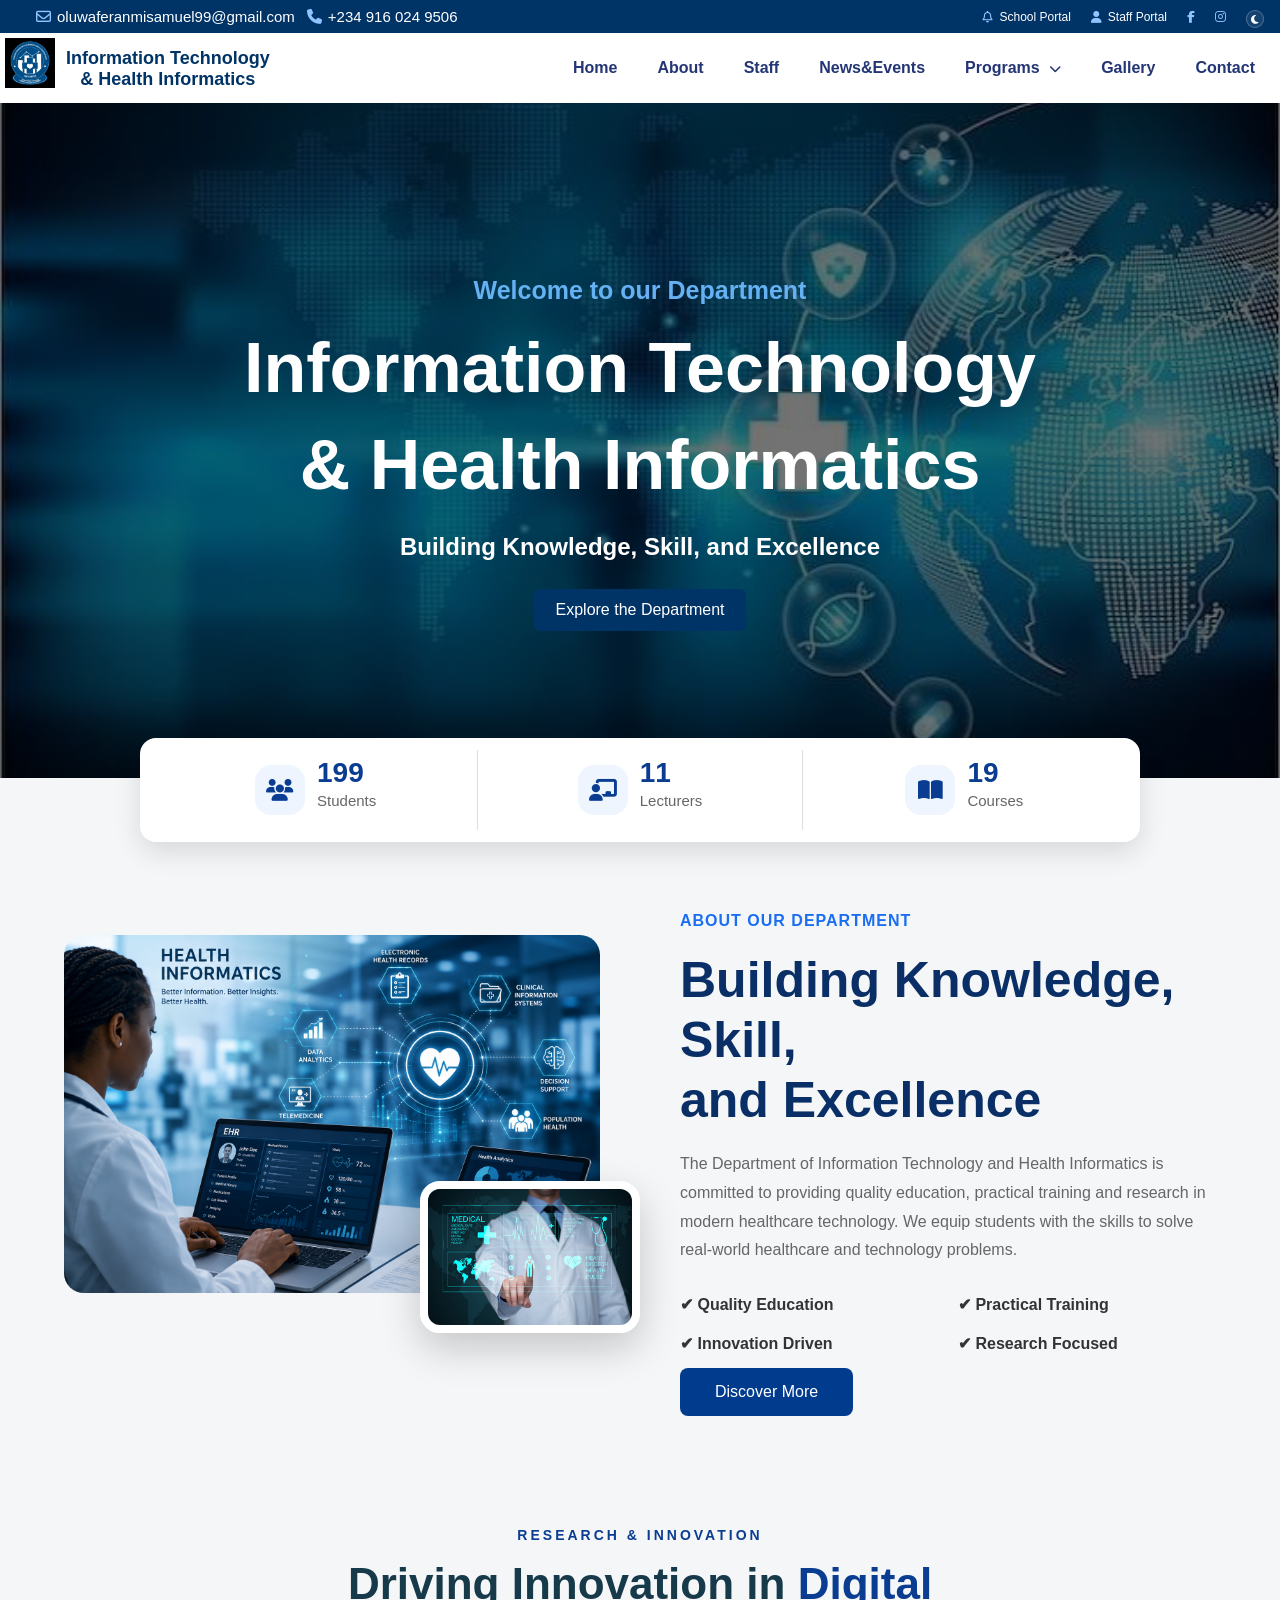
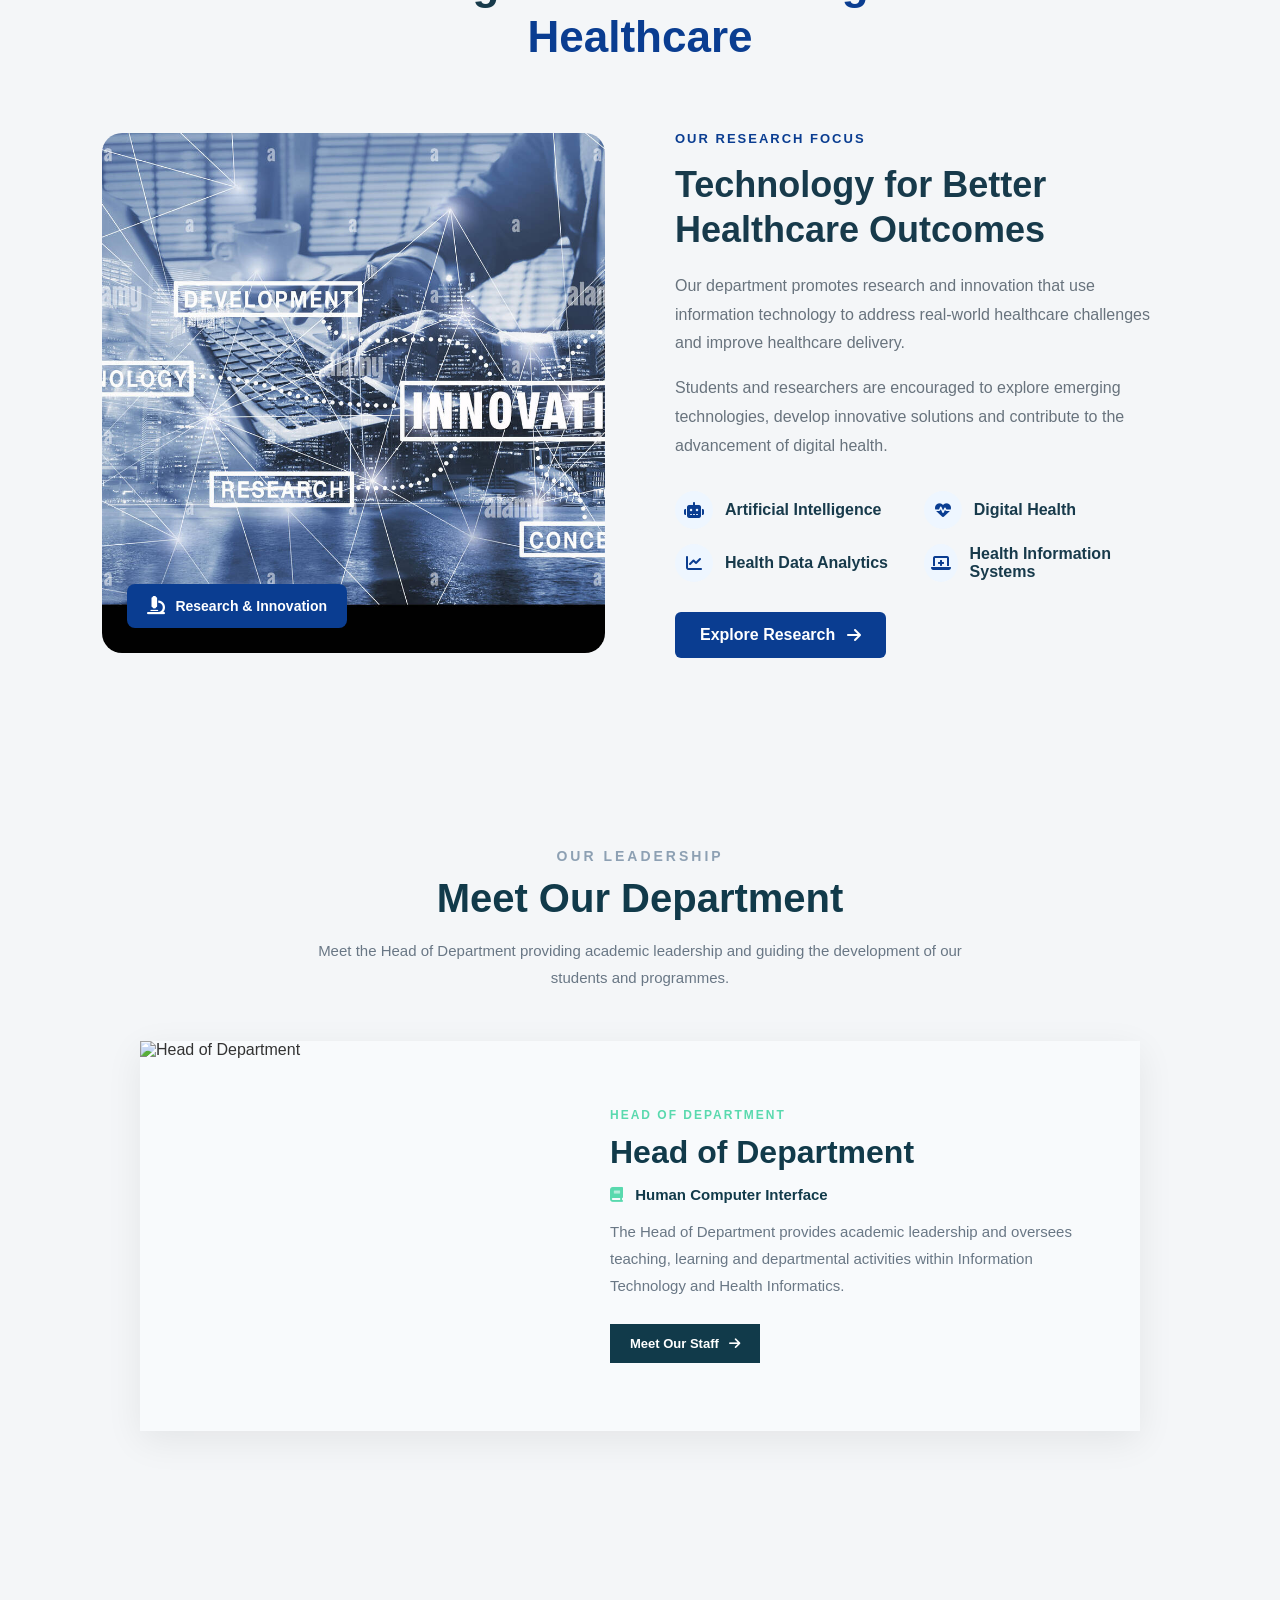
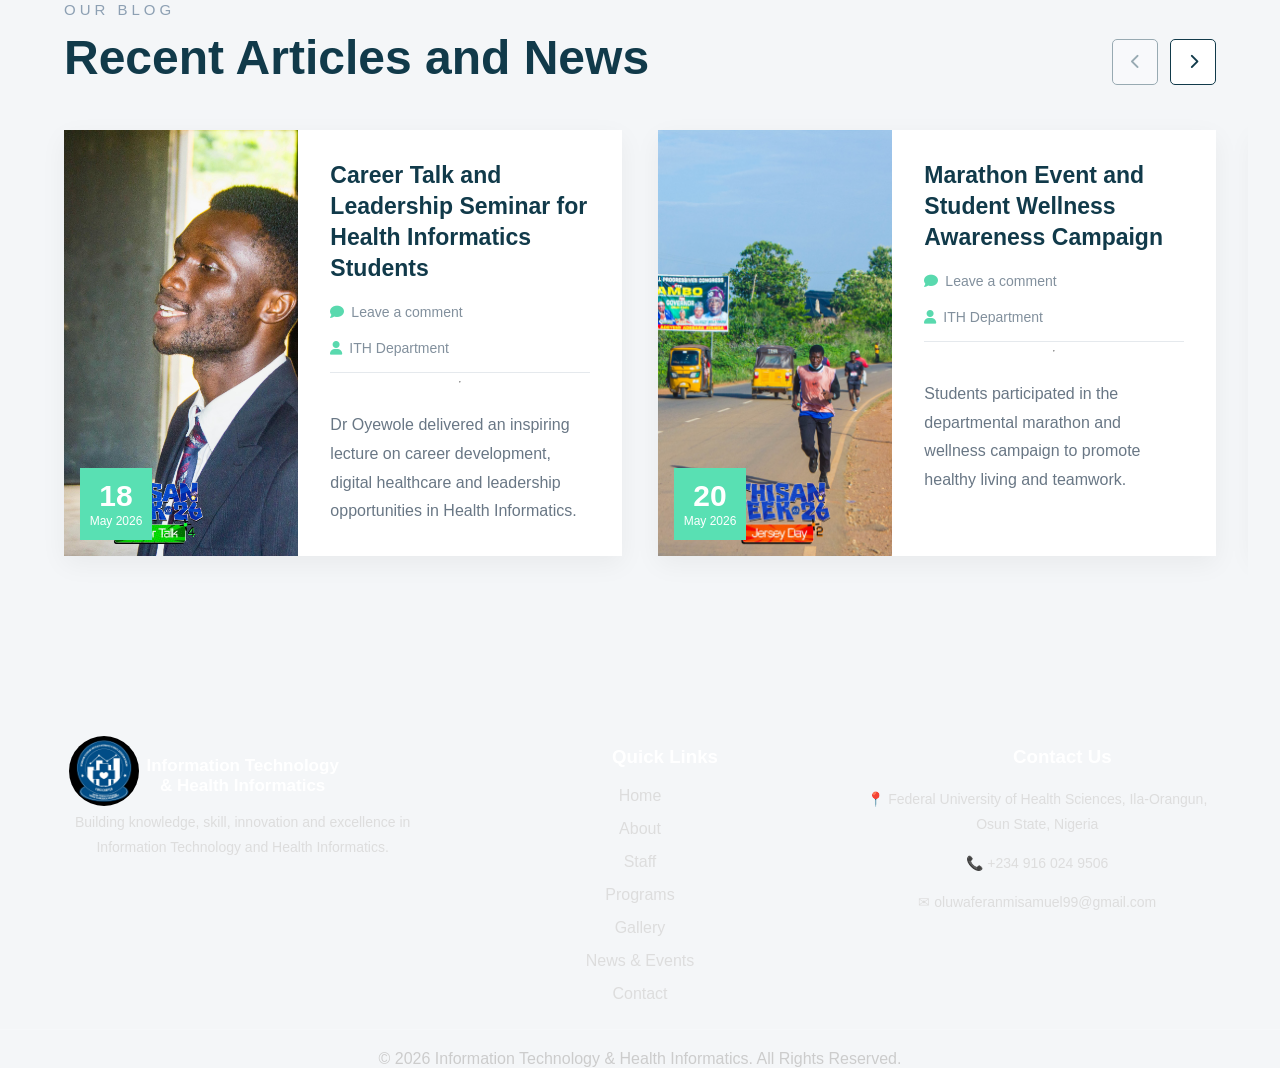
==== commit 36d5fd97: "New changes to the codes" ====
--- a/index.html
+++ b/index.html
@@ -3,7 +3,9 @@
 <head>
     <meta charset="UTF-8">
     <meta name="viewport" content="width=device-width, initial-scale=1.0">
-    <title>Document</title>
+    <title>Home | Information Technology &amp; Health Informatics</title>
+    <meta name="description" content="Department of Information Technology and Health Informatics at the Federal University of Health Sciences, Ila-Orangun. Quality education, practical training and research in digital healthcare.">
+    <link rel="icon" href="ITH.jpeg" type="image/jpeg">
     <link rel="stylesheet" href="https://cdnjs.cloudflare.com/ajax/libs/font-awesome/6.5.2/css/all.min.css">
     <link rel="stylesheet" href="style.css">
     <link rel="stylesheet" href="https://unpkg.com/aos@2.3.4/dist/aos.css">
@@ -12,16 +14,16 @@
   <header class="top-header">
     <div class="left">
         <ul>
-          <li><a href="#"><i class="fa-regular fa-envelope"></i> oluwaferanmisamuel99@gmail.com</a></li>
-          <li><a href="#"><i class="fa-solid fa-phone"></i> +234 916 024 9506</a></li>
+          <li><a href="mailto:oluwaferanmisamuel99@gmail.com"><i class="fa-regular fa-envelope"></i> oluwaferanmisamuel99@gmail.com</a></li>
+          <li><a href="tel:+2349160249506"><i class="fa-solid fa-phone"></i> +234 916 024 9506</a></li>
         </ul>
     </div>
 
     <ul class="right">
-        <li><a href="#"><i class="fa-regular fa-bell"></i>School Portal</a></li>
-        <li><a href="#"><i class="fa-solid fa-user"></i>Staff Portal</a></li>
-        <li><a href="#"><i class="fa-brands fa-facebook-f"></i></a></li>
-        <li><a href="#"><i class="fa-brands fa-instagram"></i></a></li>
+        <li><a href="#" data-coming-soon><i class="fa-regular fa-bell"></i>School Portal</a></li>
+        <li><a href="#" data-coming-soon><i class="fa-solid fa-user"></i>Staff Portal</a></li>
+        <li><a href="#" data-coming-soon><i class="fa-brands fa-facebook-f"></i></a></li>
+        <li><a href="#" data-coming-soon><i class="fa-brands fa-instagram"></i></a></li>
         <li><button class="theme-toggle" type="button" aria-label="Toggle dark mode"><i class="fa-solid fa-moon"></i></button></li>
     </ul>
 </header>
@@ -33,11 +35,12 @@
         &amp; Health Informatics</h1>
     </div>
 
-    <div class="menu-toggle" id="menu-toggle">
+    <button type="button" class="menu-toggle" id="menu-toggle"
+            aria-label="Open menu" aria-expanded="false" aria-controls="main-nav">
         ☰
-    </div>
-
-    <nav data-aos="fade-down" data-aos-delay="50">
+    </button>
+
+    <nav id="main-nav" data-aos="fade-down" data-aos-delay="50">
         <ul>
             <li><a href="index.html">Home</a></li>
             <li><a href="#about">About</a></li>
@@ -46,14 +49,15 @@
             <li class="dropdown">
               <a href="#">Programs <i class="fa-solid fa-chevron-down"></i></a>
                 <ul class="dropdown-content">
-                    <li><a href="#">B.Sc Information Technology</a></li>
-                    <li><a href="#">B.Sc Health Informatics</a></li>
-                    <li><a href="#">ND Programme</a></li>
-                    <li><a href="#">HND Programme</a></li>
-                    <li><a href="#">Professional Certifications</a></li>
+                    <li><a href="#" data-coming-soon>B.Sc Information Technology</a></li>
+                    <li><a href="#" data-coming-soon>B.Sc Health Informatics</a></li>
+                    <li><a href="#" data-coming-soon>ND Programme</a></li>
+                    <li><a href="#" data-coming-soon>HND Programme</a></li>
+                    <li><a href="#" data-coming-soon>Professional Certifications</a></li>
                 </ul>
             </li>
             <li><a href="gallery.html">Gallery</a></li>
+            <li><a href="contact.html">Contact</a></li>
         </ul>    
     </nav>
 </header>
@@ -67,11 +71,7 @@
     <h2 data-aos="slide-right" data-aos-delay="1400"> Building Knowledge, Skill, and Excellence</h2>
     </div>
 
-    <button>
-      <div class="hero-btn" data-aos="zoom-in" data-aos-delay="600">
-      <a href="about.html">Explore the Department</a>
-      </div>
-    </button>
+    <a href="about.html" class="hero-cta" data-aos="zoom-in" data-aos-delay="600">Explore the Department</a>
   </section>
 
 <section class="statistics">
@@ -84,7 +84,7 @@
             </div>
 
             <div class="text">
-                <h2 class="counter" data-target="750">750+</h2>
+                <h2 class="counter" data-target="200">200+</h2>
                 <p>Students</p>
             </div>
         </div>
@@ -110,21 +110,19 @@
             </div>
 
             <div class="text">
-                <h2 class="counter" data-target="40">20+</h2>
+                <h2 class="counter" data-target="20">20+</h2>
                 <p>Courses</p>
             </div>
         </div>
             </div>
-        </div>
-    </div>
 </section>
 
 <section id="about" class="about">
 
     <!-- LEFT -->
     <div class="about-image">
-        <img src="informatics.png" class="main-image">
-        <img src="HCIT.jpg" class="small-image">
+        <img src="informatics.png" class="main-image" alt="Information technology in healthcare">
+        <img src="HCIT.jpg" class="small-image" alt="Healthcare information technology">
     </div>
 
     <!-- RIGHT -->
@@ -269,7 +267,7 @@
                 </div>
 
 
-                <a href="#" class="research-btn">
+                <a href="#" data-coming-soon class="research-btn">
                     Explore Research
                     <i class="fa-solid fa-arrow-right"></i>
                 </a>
@@ -279,6 +277,8 @@
         </div>
 
     </div>
+
+</section>
 
 
 <!-- =========================================
@@ -380,11 +380,11 @@
             </div>
 
             <div class="news-arrows">
-                    <button class="prev-btn">
+                    <button class="prev-btn" type="button" aria-label="Previous news">
                     <i class="fa-solid fa-chevron-left"></i>
                     </button>
 
-                    <button class="next-btn">
+                    <button class="next-btn" type="button" aria-label="Next news">
                     <i class="fa-solid fa-chevron-right"></i>
                     </button>   
             </div>
@@ -396,7 +396,7 @@
     <!-- CARD 1 -->
         <div class="news-card">
                 <div class="news-image">
-                    <img src="dr.oyewole.jpg">
+                    <img src="dr.oyewole.jpg" alt="Dr Oyewole delivering the career talk">
                     <div class="date-badge">
                         <h3>18</h3>
                         <span>May 2026</span>
@@ -424,7 +424,7 @@
         <!-- CARD 2 -->
         <div class="news-card">
                 <div class="news-image">
-                    <img src="marathon.jpg">
+                    <img src="marathon.jpg" alt="Students at the departmental marathon">
                     <div class="date-badge">
                         <h3>20</h3>
                         <span>May 2026</span>
@@ -455,7 +455,7 @@
 
                     <div class="news-image">
 
-                        <img src="IMG_2947.jpg">
+                        <img src="IMG_2947.jpg" alt="Award presentation to outstanding students">
 
                         <div class="date-badge">
 
@@ -503,6 +503,8 @@
     </div>
 
 </section>
+
+</main>
 
 <footer>
 
@@ -523,19 +525,20 @@
         <div class="footer-box">
             <h3>Quick Links</h3>
             <ul>
-                <li><a href="#home">Home</a></li>
+                <li><a href="index.html">Home</a></li>
                 <li><a href="#about">About</a></li>
                 <li><a href="#staff">Staff</a></li>
-                <li><a href="#programs">Programs</a></li>
-                <li><a href="#gallery">Gallery</a></li>
+                <li><a href="#" data-coming-soon>Programs</a></li>
+                <li><a href="gallery.html">Gallery</a></li>
                 <li><a href="#news">News & Events</a></li>
+                <li><a href="contact.html">Contact</a></li>
             </ul>
         </div>
 
         <!-- Contact -->
         <div class="footer-box">
             <h3>Contact Us</h3>
-            <p>📍 Federal University of Health Sciences, Ila-Orangun</p>
+            <p>📍 Federal University of Health Sciences, Ila-Orangun, Osun State, Nigeria</p>
             <p>📞 +234 916 024 9506</p>
             <p>✉ oluwaferanmisamuel99@gmail.com</p>
         </div>
@@ -550,129 +553,161 @@
     </div>
 
 </footer>
-
-          </footer>
-    </main>
 
      <script src="https://unpkg.com/aos@2.3.4/dist/aos.js"></script>
 <script>
   AOS.init({
     duration: 1000,
-    once: true
+    once: true,
+    disable: function () {
+      return window.matchMedia('(prefers-reduced-motion: reduce)').matches;
+    }
   });
 </script>
 
+<script src="theme.js"></script>
+
 <script>
-  const body = document.body;
-  const themeButtons = document.querySelectorAll('.theme-toggle');
-  const savedTheme = localStorage.getItem('theme');
-
-  const applyTheme = (theme) => {
-    const isDark = theme === 'dark';
-    body.classList.toggle('dark-mode', isDark);
-    themeButtons.forEach((button) => {
-      const icon = button.querySelector('i');
-      if (!icon) return;
-      icon.classList.toggle('fa-moon', !isDark);
-      icon.classList.toggle('fa-sun', isDark);
-      button.setAttribute('aria-label', isDark ? 'Switch to light mode' : 'Switch to dark mode');
-    });
+  // Mobile menu toggle
+  const menuToggle = document.getElementById('menu-toggle');
+  const mainNav = document.getElementById('main-nav');
+
+  const setMenu = (open) => {
+    mainNav.classList.toggle('open', open);
+    menuToggle.setAttribute('aria-expanded', String(open));
+    menuToggle.setAttribute('aria-label', open ? 'Close menu' : 'Open menu');
+    menuToggle.textContent = open ? '✕' : '☰';
   };
 
-  const preferredTheme = savedTheme || (window.matchMedia('(prefers-color-scheme: dark)').matches ? 'dark' : 'light');
-  applyTheme(preferredTheme);
-
-  themeButtons.forEach((button) => {
-    button.addEventListener('click', () => {
-      const nextTheme = body.classList.contains('dark-mode') ? 'light' : 'dark';
-      localStorage.setItem('theme', nextTheme);
-      applyTheme(nextTheme);
-    });
+  menuToggle.addEventListener('click', () => {
+    setMenu(!mainNav.classList.contains('open'));
+  });
+
+  // Close the menu after choosing a link (except the Programs parent link)
+  mainNav.querySelectorAll('a').forEach((link) => {
+    if (link.parentElement.classList.contains('dropdown')) return;
+    link.addEventListener('click', () => setMenu(false));
+  });
+
+  // Reset when returning to desktop width
+  window.addEventListener('resize', () => {
+    if (window.innerWidth > 768) setMenu(false);
   });
 </script>
 
+<script>
+  // Count-up animation for the statistics when scrolled into view
+  const counters = document.querySelectorAll('.counter');
+  const reduceMotion = window.matchMedia('(prefers-reduced-motion: reduce)').matches;
+
+  const runCounter = (el) => {
+    const target = parseInt(el.dataset.target, 10);
+    if (isNaN(target)) return;
+    if (reduceMotion) { el.textContent = target + '+'; return; }
+
+    const duration = 2000;
+    const start = performance.now();
+
+    const tick = (now) => {
+      const progress = Math.min((now - start) / duration, 1);
+      const eased = 1 - Math.pow(1 - progress, 3); // ease-out
+      el.textContent = Math.floor(eased * target) + (progress < 1 ? '' : '+');
+      if (progress < 1) requestAnimationFrame(tick);
+    };
+    requestAnimationFrame(tick);
+  };
+
+  if ('IntersectionObserver' in window) {
+    const observer = new IntersectionObserver((entries, obs) => {
+      entries.forEach((entry) => {
+        if (entry.isIntersecting) {
+          runCounter(entry.target);
+          obs.unobserve(entry.target);
+        }
+      });
+    }, { threshold: 0.5 });
+    counters.forEach((c) => observer.observe(c));
+  }
+  // If IntersectionObserver is unavailable, the static values (e.g. "750+") simply stay.
+</script>
+
  <!-- Your News Slider JavaScript -->
     <script>
-
-    const track = document.getElementById("newsTrack");
-
-    const cards = document.querySelectorAll(".news-card");
-
-    const next = document.querySelector(".next-btn");
-
-    const prev = document.querySelector(".prev-btn");
-
-    let current = 0;
-
-    const visible = 2;
-
-    const maxSlide = cards.length - visible;
-
-    function updateSlider(){
-
-        const cardWidth = cards[0].offsetWidth + 38;
-
-        track.style.transform =
-        `translateX(-${current * cardWidth}px)`;
-
-        prev.disabled = current === 0;
-
-        next.disabled = current >= maxSlide;
-
+  // News slider: works out how many cards fit and how far to move,
+  // so every card can be reached at any screen width.
+  (function () {
+    var track = document.getElementById("newsTrack");
+    var slider = document.querySelector(".news-slider");
+    var cards = document.querySelectorAll(".news-card");
+    var next = document.querySelector(".next-btn");
+    var prev = document.querySelector(".prev-btn");
+
+    if (!track || !slider || !cards.length || !next || !prev) return;
+
+    var current = 0;
+
+    function metrics() {
+      var gap = parseFloat(getComputedStyle(track).columnGap) || 0;
+      var step = cards[0].offsetWidth + gap;
+      var sliderStyle = getComputedStyle(slider);
+      var inner = slider.clientWidth - parseFloat(sliderStyle.paddingLeft) - parseFloat(sliderStyle.paddingRight);
+      var visible = Math.max(1, Math.floor((inner + gap) / step + 0.01));
+      return { step: step, maxSlide: Math.max(0, cards.length - visible) };
     }
 
-    next.addEventListener("click",()=>{
-
-        if(current < maxSlide){
-
-            current++;
-
-            updateSlider();
-
-        }
-
+    function updateSlider() {
+      var m = metrics();
+      current = Math.max(0, Math.min(current, m.maxSlide));
+      track.style.transform = "translateX(-" + (current * m.step) + "px)";
+      prev.disabled = current === 0;
+      next.disabled = current >= m.maxSlide;
+    }
+
+    next.addEventListener("click", function () {
+      current++;
+      updateSlider();
     });
 
-    prev.addEventListener("click",()=>{
-
-        if(current>0){
-
-            current--;
-
-            updateSlider();
-
-        }
-
+    prev.addEventListener("click", function () {
+      current--;
+      updateSlider();
     });
 
-    window.addEventListener("resize",updateSlider);
+    window.addEventListener("resize", updateSlider);
+    window.addEventListener("load", updateSlider);
+
+    // Swipe left / right on touch screens
+    var startX = 0;
+    var startY = 0;
+    var tracking = false;
+
+    slider.addEventListener("touchstart", function (event) {
+      var touch = event.touches[0];
+      startX = touch.clientX;
+      startY = touch.clientY;
+      tracking = true;
+    }, { passive: true });
+
+    slider.addEventListener("touchend", function (event) {
+      if (!tracking) return;
+      tracking = false;
+
+      var touch = event.changedTouches[0];
+      var dx = touch.clientX - startX;
+      var dy = touch.clientY - startY;
+
+      // ignore short swipes and mostly-vertical gestures (normal page scrolling)
+      if (Math.abs(dx) < 50 || Math.abs(dx) < Math.abs(dy)) return;
+
+      current += dx < 0 ? 1 : -1;
+      updateSlider();
+    }, { passive: true });
 
     updateSlider();
-
-    </script>
-
-
+  })();
+  </script>
+
+
+    <script src="coming-soon.js"></script>
 </body>
-</html>
-
-
-
-
-
-
-
-
-
-
-
-
-
-
-
-
-
-
-
-
-
-
+</html>
--- a/style.css
+++ b/style.css
@@ -69,9 +69,9 @@
   display: flex;
   align-items: center;
   justify-content: space-between;
-  width: 100vw;
-  margin-left: calc(50% - 50vw);
-  margin-right: calc(50% - 50vw);
+  width: 100%;
+  margin-left: 0;
+  margin-right: 0;
 }
 
 .top-header a,
@@ -179,9 +179,9 @@
     padding: 5px;
     position: relative;
     z-index: 1000;
-    width: 100vw;
-    margin-left: calc(50% - 50vw);
-    margin-right: calc(50% - 50vw);
+    width: 100%;
+    margin-left: 0;
+    margin-right: 0;
     transition: background-color 0.25s ease, color 0.25s ease;
 }
 
@@ -198,6 +198,12 @@
   color: #003366;
   margin: 10px;;
   font-size: 18px;
+}
+
+.logo,
+.logo:hover,
+.logo:focus-visible {
+  text-decoration: none;
 }
 
 .logo {
@@ -1584,10 +1590,10 @@
   margin-bottom: -100px;
   text-align: center;
   padding: 0;
-  width: 100vw;
+  width: 100%;
   max-width: none;
-  margin-left: calc(50% - 50vw);
-  margin-right: calc(50% - 50vw);
+  margin-left: 0;
+  margin-right: 0;
 }
 
 .footer-container {
@@ -1692,10 +1698,9 @@
     align-items: center;
   }
 
-  hero {
-    height: auto;
+  .hero {
     padding: 20px;
-    text-align: center
+    text-align: center;
   }
 }
 
@@ -2437,4 +2442,497 @@
         height: 320px;
     }
 
+}
+
+
+/* =========================================
+   MOBILE MENU (hamburger)
+========================================= */
+
+@media screen and (max-width: 768px) {
+
+  .menu-toggle {
+    display: block;
+    position: absolute;
+    top: 8px;
+    right: 12px;
+    z-index: 1001;
+    background: transparent;
+    color: var(--primary);
+    border: 1px solid var(--border);
+    border-radius: 6px;
+    font-size: 22px;
+    line-height: 1;
+    padding: 8px 12px;
+  }
+
+  /* Menu is hidden until the button is tapped */
+  #main-nav {
+    display: none;
+    margin: 0;
+  }
+
+  #main-nav.open {
+    display: block;
+  }
+
+  #main-nav ul {
+    flex-direction: column;
+    align-items: center;
+    padding: 0;
+    margin: 0;
+  }
+
+  /* Programs sub-menu: shown as an indented list (no hover on touch screens) */
+  .dropdown-content {
+    position: static;
+    min-width: 0;
+    opacity: 1;
+    visibility: visible;
+    transform: none;
+    box-shadow: none;
+    padding: 0;
+  }
+
+  .dropdown-content li a {
+    padding: 10px 20px;
+    font-size: 14px;
+  }
+
+  .dropdown-content li a:hover {
+    padding-left: 20px;
+  }
+
+  .dropdown i {
+    display: none;
+  }
+}
+
+/* Page-title banners (about / contact) in dark mode */
+body.dark-mode header > h1 {
+  color: var(--heading);
+}
+
+
+/* =========================================
+   "COMING SOON" MESSAGE
+========================================= */
+
+.coming-soon-toast {
+  position: fixed;
+  left: 50%;
+  bottom: calc(24px + env(safe-area-inset-bottom, 0px));
+  transform: translateX(-50%);
+  z-index: 2000;
+  max-width: 90%;
+  padding: 12px 22px;
+  border-radius: 8px;
+  background: #003366;
+  color: #fff;
+  font-size: 15px;
+  box-shadow: 0 6px 20px rgba(0, 0, 0, 0.25);
+  opacity: 0;
+  pointer-events: none;
+  transition: opacity 0.25s ease;
+}
+
+.coming-soon-toast.show {
+  opacity: 1;
+}
+
+body.dark-mode .coming-soon-toast {
+  background: var(--surface-soft);
+  color: var(--text);
+  border: 1px solid var(--border);
+}
+
+@media (prefers-reduced-motion: reduce) {
+  .coming-soon-toast {
+    transition: none;
+  }
+}
+
+
+/* =========================================
+   HERO BUTTON (a single link, same look as before)
+========================================= */
+
+.hero-cta {
+  background: #003366;
+  color: white;
+  border: none;
+  margin-top: 5px;
+  padding: 12px 22px;
+  border-radius: 6px;
+  align-self: center;
+  cursor: pointer;
+  text-decoration: none;
+}
+
+body.dark-mode .hero-cta {
+  background: var(--primary);
+  color: #0b1220;
+}
+
+body.dark-mode .hero-cta:hover {
+  filter: brightness(1.12);
+}
+
+
+/* =========================================
+   ABOUT PAGE - OBJECTIVES LIST
+========================================= */
+
+.objectives ul {
+  margin: 0;
+  padding-left: 22px;
+  line-height: 1.7;
+}
+
+.objectives li {
+  margin-bottom: 6px;
+}
+
+
+/* =========================================
+   KEYBOARD FOCUS
+   Two-tone ring so it shows on light and dark backgrounds
+========================================= */
+
+a:focus-visible,
+button:focus-visible,
+[tabindex]:focus-visible {
+  outline: 2px solid #ffffff;
+  outline-offset: 2px;
+  box-shadow: 0 0 0 4px #0a3d91;
+}
+
+
+/* =========================================
+   REDUCED MOTION
+========================================= */
+
+@media (prefers-reduced-motion: reduce) {
+
+  html {
+    scroll-behavior: auto;
+  }
+
+  *,
+  *::before,
+  *::after {
+    animation-duration: 0.01ms !important;
+    animation-delay: 0s !important;
+    animation-iteration-count: 1 !important;
+    transition-duration: 0.01ms !important;
+    transition-delay: 0s !important;
+  }
+}
+
+
+/* =========================================
+   GALLERY - overlay reachable by keyboard and touch
+========================================= */
+
+.gallery-item:focus-within .gallery-overlay {
+  transform: translateY(0);
+}
+
+@media (hover: none) {
+  .gallery-overlay {
+    transform: translateY(0);
+  }
+}
+
+
+/* =========================================
+   GALLERY LIGHTBOX
+========================================= */
+
+body.lightbox-open {
+  overflow: hidden;
+}
+
+.lightbox {
+  position: fixed;
+  inset: 0;
+  z-index: 3000;
+  display: none;
+  align-items: center;
+  justify-content: center;
+  gap: 16px;
+  padding: 24px 16px;
+  background: rgba(0, 0, 0, 0.9);
+}
+
+.lightbox.open {
+  display: flex;
+}
+
+.lightbox-figure {
+  margin: 0;
+  max-width: min(92vw, 1100px);
+  text-align: center;
+}
+
+.lightbox-img {
+  max-width: 100%;
+  max-height: 78vh;
+  object-fit: contain;
+  margin: 0 auto;
+  border-radius: 6px;
+}
+
+.lightbox-caption {
+  margin-top: 12px;
+  color: #ffffff;
+  font-size: 16px;
+}
+
+.lightbox-close,
+.lightbox-nav {
+  width: 44px;
+  height: 44px;
+  min-width: 44px;
+  margin: 0;
+  padding: 0;
+  border: 1px solid rgba(255, 255, 255, 0.5);
+  border-radius: 50%;
+  background: rgba(255, 255, 255, 0.12);
+  color: #ffffff;
+  display: flex;
+  align-items: center;
+  justify-content: center;
+  cursor: pointer;
+}
+
+/* keep the viewer buttons the same in dark mode (a global dark-mode button rule would recolor them) */
+body.dark-mode .lightbox-close,
+body.dark-mode .lightbox-nav {
+  background: rgba(255, 255, 255, 0.12);
+  color: #ffffff;
+}
+
+.lightbox-close:hover,
+.lightbox-nav:hover,
+body.dark-mode .lightbox-close:hover,
+body.dark-mode .lightbox-nav:hover {
+  background: #59e0b3;
+  border-color: #59e0b3;
+  color: #113a4a;
+}
+
+.lightbox-close {
+  position: absolute;
+  top: calc(16px + env(safe-area-inset-top, 0px));
+  right: 16px;
+}
+
+.lightbox-nav.is-hidden {
+  display: none;
+}
+
+@media (max-width: 600px) {
+
+  .lightbox {
+    flex-wrap: wrap;
+    align-content: center;
+  }
+
+  .lightbox-figure {
+    order: 1;
+    width: 100%;
+  }
+
+  .lightbox-prev {
+    order: 2;
+  }
+
+  .lightbox-next {
+    order: 3;
+  }
+}
+
+
+/* =========================================
+   DARK MODE FIXES
+   (header logo text, Staff page, Gallery page, a few home page items)
+========================================= */
+
+/* Header logo text on the sub-pages (was dark navy on a dark header) */
+body.dark-mode .header-container .logo div span {
+  color: var(--heading);
+}
+
+/* Links inside buttons (e.g. "Discover More") need dark text on the light dark-mode button */
+body.dark-mode button a,
+body.dark-mode .about-btn a {
+  color: #0b1220;
+}
+
+/* Home page: Head of Department preview course line */
+body.dark-mode .hod-preview-course {
+  color: var(--text);
+}
+
+/* ----- Staff page ----- */
+body.dark-mode .staff-page {
+  background: var(--bg);
+}
+
+body.dark-mode .hod-section,
+body.dark-mode .staff-card {
+  background: var(--surface);
+}
+
+body.dark-mode .staff-photo {
+  background: var(--surface-soft);
+}
+
+body.dark-mode .staff-header h1,
+body.dark-mode .hod-content h2,
+body.dark-mode .hod-content .staff-course,
+body.dark-mode .staff-section-title h2,
+body.dark-mode .staff-info h3 {
+  color: var(--heading);
+}
+
+body.dark-mode .staff-small-title,
+body.dark-mode .staff-section-title span {
+  color: var(--tag);
+}
+
+body.dark-mode .staff-header p,
+body.dark-mode .hod-content p,
+body.dark-mode .staff-info p {
+  color: var(--muted);
+}
+
+/* ----- Gallery page ----- */
+body.dark-mode .gallery-page {
+  background: var(--bg);
+}
+
+body.dark-mode .gallery-item {
+  background: var(--surface);
+}
+
+body.dark-mode .gallery-header h1 {
+  color: var(--heading);
+}
+
+body.dark-mode .gallery-header p {
+  color: var(--muted);
+}
+
+body.dark-mode .gallery-small-title {
+  color: var(--tag);
+}
+
+
+/* News slider: vertical page scroll stays native, horizontal swipes move the slider */
+.news-slider {
+  touch-action: pan-y;
+}
+
+/* News slider arrows: dim when there is nothing further in that direction */
+.news-arrows button:disabled {
+  opacity: 0.4;
+  cursor: not-allowed;
+}
+
+.news-arrows button:disabled:hover {
+  filter: none;
+}
+
+
+/* =========================================
+   NEWS CARDS: equal height + hover zoom
+========================================= */
+
+/* All cards take the height of the tallest card in the row */
+.news-card {
+  height: auto;
+  align-self: stretch;
+  transition: transform 0.35s ease, box-shadow 0.35s ease;
+}
+
+/* The photo fills its space but no longer decides the card's height,
+   so tall and wide photos give the same card size */
+.news-image img {
+  position: absolute;
+  inset: 0;
+  width: 100%;
+  height: 100%;
+  object-fit: cover;
+}
+
+/* Extra room around the slider so a zoomed card is not cut off at the edges */
+.news-slider {
+  width: auto;
+  padding: 24px 16px;
+  margin: -24px -16px;
+}
+
+/* Zoom when the mouse is over a card (mouse / trackpad only) */
+@media (hover: hover) and (pointer: fine) {
+  .news-card:hover {
+    transform: scale(1.04);
+    box-shadow: 0 16px 28px -8px rgba(0, 0, 0, 0.25);
+    position: relative;
+    z-index: 2;
+  }
+}
+
+/* A little more side room on wider screens so the hover shadow fades out fully */
+@media (hover: hover) and (pointer: fine) and (min-width: 700px) {
+  .news-slider {
+    padding: 24px 32px;
+    margin: -24px -32px;
+  }
+}
+
+
+/* =========================================
+   TOP BAR ON PHONES
+   Stack into two centred rows so every item
+   (including the dark mode button) fits on screen
+========================================= */
+
+@media (max-width: 700px) {
+
+  .top-header {
+    flex-direction: column;
+    align-items: stretch;
+    gap: 8px;
+    padding: 8px 12px;
+  }
+
+  .top-header .left ul {
+    flex-wrap: wrap;
+    justify-content: center;
+    gap: 4px 16px;
+    margin: 0;
+    font-size: 13px;
+  }
+
+  .top-header .right {
+    flex-wrap: wrap;
+    justify-content: center;
+    gap: 8px 18px;
+    margin: 0;
+  }
+
+  /* larger tap target for the dark mode button on touch screens */
+  .top-header .theme-toggle {
+    width: 28px;
+    height: 28px;
+    min-width: 28px;
+    min-height: 28px;
+    margin-left: 0;
+  }
+
+  .top-header .theme-toggle i {
+    font-size: 13px;
+  }
 }
